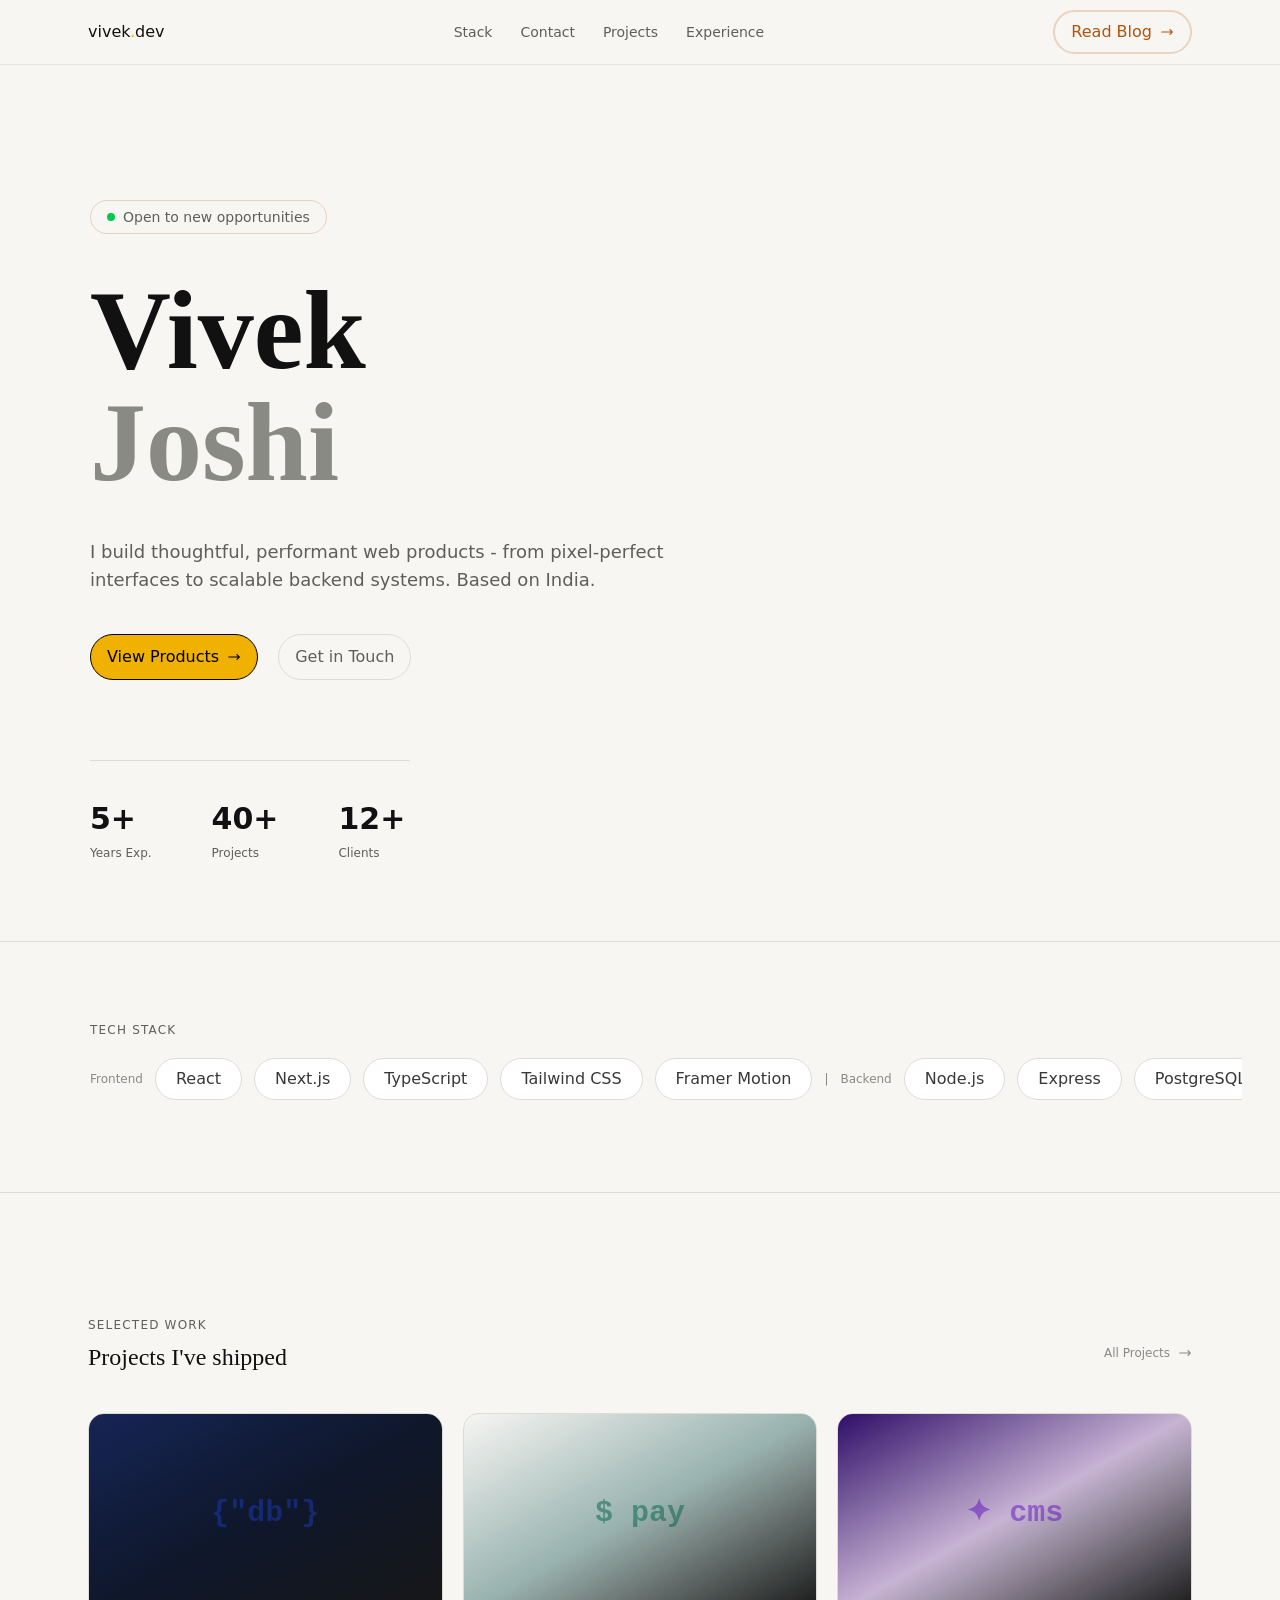
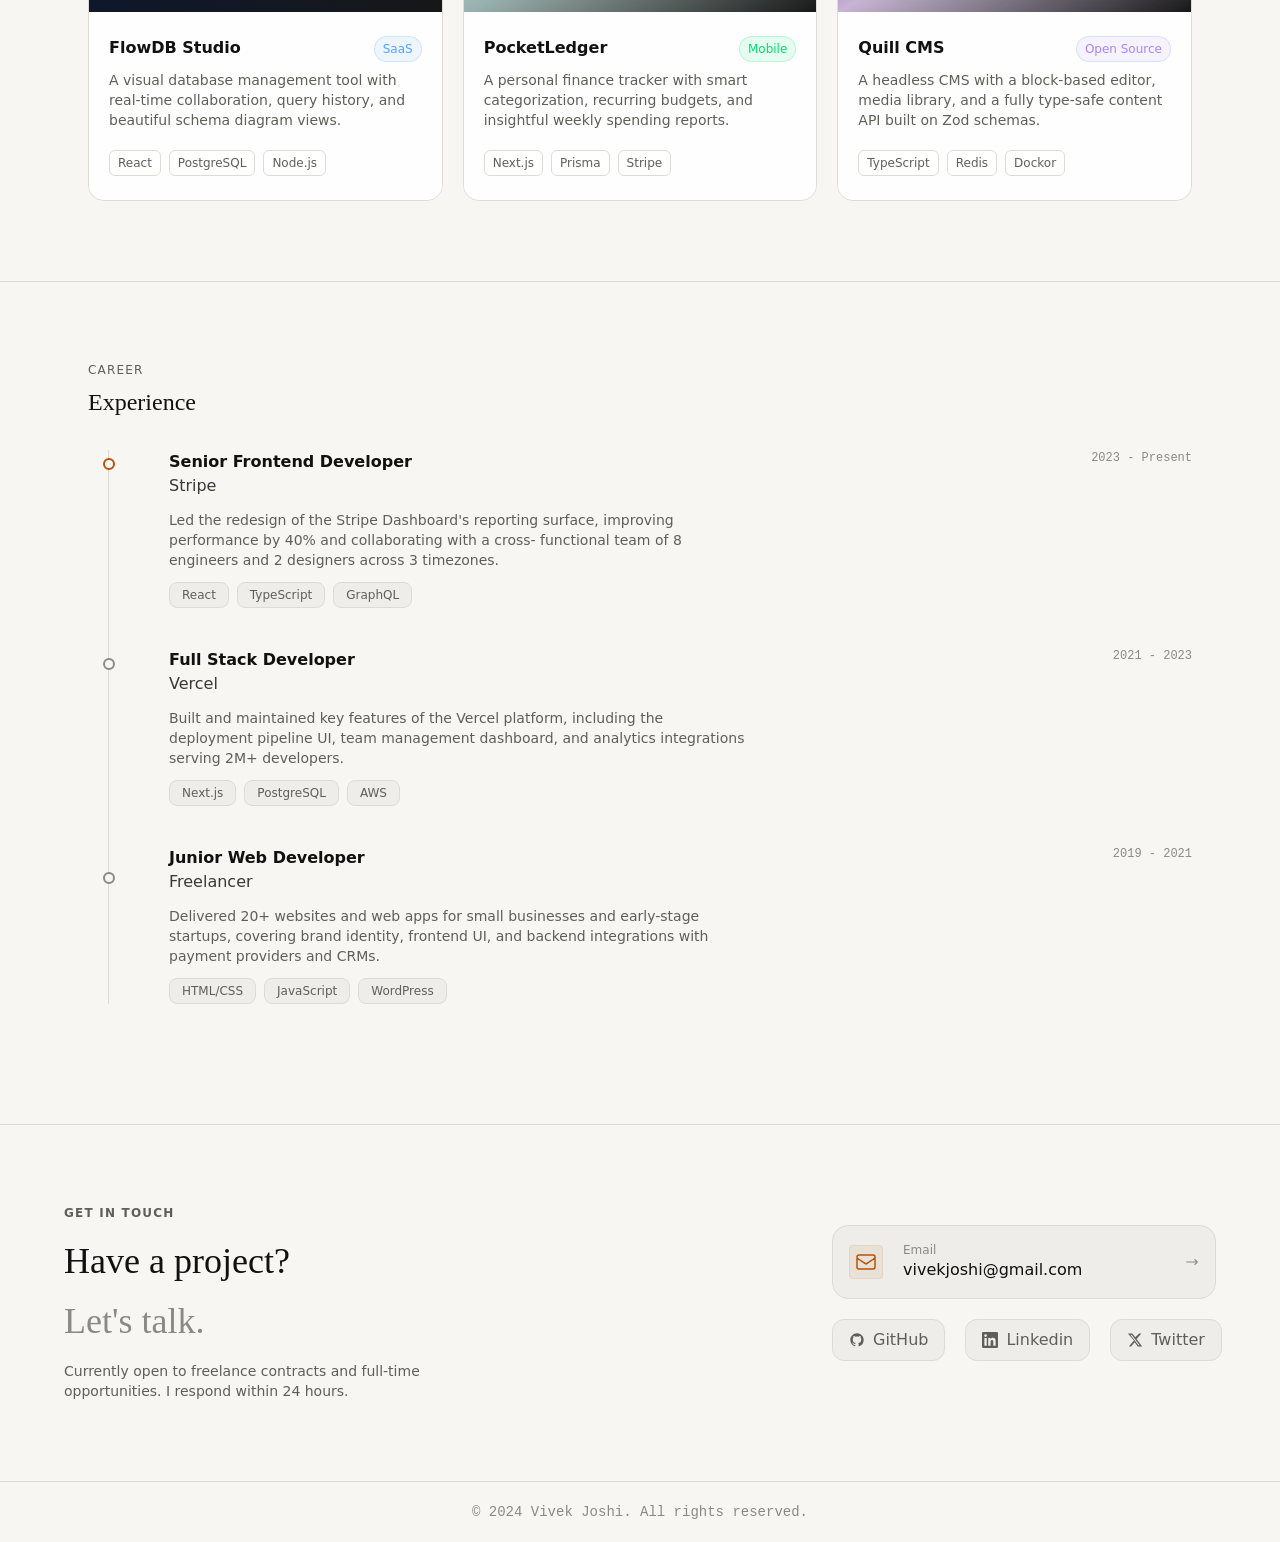
==== index.html @ 9ed3f522 "Portfolio Project" ====
<!DOCTYPE html>
<html lang="en">

<head>
    <meta charset="UTF-8">
    <meta name="viewport" content="width=device-width, initial-scale=1.0">
    <title>Vivek Joshi-Full Stack Developer</title>
    <link rel="stylesheet" href="output.css">
</head>
<!-- inset-x-0 means left 0 and right 0 -->

<body>
    <header class="border-b border-(--border-subtle) fixed inset-x-0 bg-(--navbar-bg) backdrop-blur-xs z-10">
        <nav class="flex justify-between max-w-6xl mx-auto px-6 h-16 items-center ">
            <a href="">vivek<span class="text-yellow-400 text-xs font-bold ">.</span>dev</a>

            <ul class=" gap-7 hidden md:flex text-sm text-(--text-3)">
                <a href="#tech-stack"><li class="cursor-pointer hover:text-(--text-1) transition-all duration-200">Stack</li></a>
                <a href="#contact"><li class="cursor-pointer hover:text-(--text-1) transition-all duration-200">Contact</li></a>
                <a href="#projects"><li class="cursor-pointer hover:text-(--text-1) transition-all duration-200">Projects</li></a>
                <a href="#experience"><li class="cursor-pointer hover:text-(--text-1) transition-all duration-200">Experience</li></a>

            </ul>
            <a href="blog.html"
                class="hidden items-center gap-2 md:flex border-2 border-(--accent-border) px-4 py-2 text-(--accent) rounded-full hover:bg-(--accent-dim) hover:border-(--accent) transition-all duration-200">Read
                Blog <svg class="w-3.5 h-3.5" fill="none" stroke="currentColor" viewBox="0 0 24 24">
                    <path stroke-linecap="round" stroke-linejoin="round" stroke-width="2"
                        d="M17 8l4 4m0 0l-4 4m4-4H3" />
                </svg>
            </a>
        </nav>
    </header>

    <main>
        <section class="min-h-screen pl-6 md:pl-13 flex flex-col justify-center items-center ">
            <div class=" max-w-6xl mx-auto w-full  ">
                <div
                    class="inline-flex px-4 py-1.5 rounded-full items-center gap-2 border border-(--accent-border) text-sm text-(--text-3) mb-10 mt-50 z-1 animate-fade-in-up">
                    <span class="w-2 h-2 bg-green-500 animate-pulse rounded-full "></span>
                    <p>Open to new opportunities</p>
                </div>
                <h1 class=" font-serif text-6xl md:text-8xl lg:text-[7rem] font-bold mb-10 animate-fade-in-up-1">
                    <p>Vivek</p>
                    <p class="text-(--text-4)">Joshi</p>
                </h1>

                <p class="text-(--text-3) text-lg max-w-xl mb-10 animate-fade-in-up-1">I build thoughtful, performant
                    web products - from
                    pixel-perfect interfaces to scalable backend systems. Based on India.</p>

                <div class="flex flex-wrap gap-5 items-center animate-fade-in-up-2">
                    <a href=""
                        class="border px-4 py-2.5 rounded-full text-black bg-yellow-500 font-medium flex items-center gap-2 hover:bg-yellow-400 transition-all duration-200">View
                        Products<svg class="w-3.5 h-3.5" fill="none" stroke="currentColor" viewBox="0 0 24 24">
                            <path stroke-linecap="round" stroke-linejoin="round" stroke-width="2"
                                d="M17 8l4 4m0 0l-4 4m4-4H3" />
                        </svg>
                    </a>
                    <a href=""
                        class="border px-4 py-2.5 rounded-full text-(--text-3) hover:text-(--text-2) border-(--border) hover:border-(--border-dim) transition-all duration-200">Get
                        in Touch</a>

                </div>

                <div
                    class="mt-20 mb-20 flex gap-15 border-t border-(--border) max-w-xs  pt-10 flex-wrap animate-fade-in-up-3">
                    <div><span class=" text-3xl font-bold  ">5+</span>
                        <p class="text-(--text-3) text-xs mt-2 ">Years Exp.</p>
                    </div>
                    <div><span class=" text-3xl font-bold ">40+</span>
                        <p class="text-(--text-3) text-xs mt-2">Projects</p>
                    </div>
                    <div><span class=" text-3xl font-bold ">12+</span>
                        <p class="text-(--text-3) text-xs mt-2">Clients</p>
                    </div>
                </div>
            </div>
        </section>

        <section id="tech-stack" class=" pl-6 md:pl-13 flex flex-col justify-center mb-5 border-y border-(--border) animate-fade-in-up-3">
            <div  class="mt-20 mb-5 uppercase text-(--text-3) text-xs max-w-6xl mx-auto w-full tracking-widest">tech
                Stack</div>
            <div  class=" flex felx-wrap items-center gap-3 mb-20 max-w-6xl mx-auto w-full overflow-x-auto pb-3">
                <p class="text-xs text-(--text-4)">Frontend</p>
                <p
                    class="text-(--text-2) text-s transition-all duration-200 border rounded-full px-5 text-nowrap py-2 border-(--border) bg-(--surface-solid) hover:text-(--accent) hover:border-(--accent-border) cursor-default ">
                    React</p>
                <p
                    class="text-(--text-2) text-s transition-all duration-200 border rounded-full px-5 text-nowrap py-2 border-(--border) bg-(--surface-solid) hover:text-(--accent) hover:border-(--accent-border) cursor-default ">
                    Next.js</p>
                <p
                    class="text-(--text-2) text-s transition-all duration-200 border rounded-full px-5 text-nowrap py-2 border-(--border) bg-(--surface-solid) hover:text-(--accent) hover:border-(--accent-border) cursor-default ">
                    TypeScript</p>
                <p
                    class="text-(--text-2) text-s transition-all duration-200 border rounded-full px-5 text-nowrap py-2 border-(--border) bg-(--surface-solid) hover:text-(--accent) hover:border-(--accent-border) cursor-default ">
                    Tailwind CSS</p>
                <p
                    class="text-(--text-2) text-s transition-all duration-200 border rounded-full px-5 text-nowrap py-2 border-(--border) bg-(--surface-solid) hover:text-(--accent) hover:border-(--accent-border) cursor-default ">
                    Framer Motion</p>

                <p class="text-xs text-(--text-4)">|</p>
                <p class="text-xs text-(--text-4)">Backend</p>
                <p
                    class="text-(--text-2) text-s transition-all duration-200 border rounded-full px-5 text-nowrap py-2 border-(--border) bg-(--surface-solid) hover:text-(--accent) hover:border-(--accent-border) cursor-default ">
                    Node.js</p>
                <p
                    class="text-(--text-2) text-s transition-all duration-200 border rounded-full px-5 text-nowrap py-2 border-(--border) bg-(--surface-solid) hover:text-(--accent) hover:border-(--accent-border) cursor-default ">
                    Express</p>
                <p
                    class="text-(--text-2) text-s transition-all duration-200 border rounded-full px-5 text-nowrap py-2 border-(--border) bg-(--surface-solid) hover:text-(--accent) hover:border-(--accent-border) cursor-default ">
                    PostgreSQL</p>
                <p
                    class="text-(--text-2) text-s transition-all duration-200 border rounded-full px-5 text-nowrap py-2 border-(--border) bg-(--surface-solid) hover:text-(--accent) hover:border-(--accent-border) cursor-default  ">
                    Prisma ORM</p>
                <p
                    class="text-(--text-2) text-s transition-all duration-200 border rounded-full px-5 text-nowrap py-2 border-(--border) bg-(--surface-solid) hover:text-(--accent) hover:border-(--accent-border) cursor-default ">
                    Redis</p>
                <p class="text-xs text-(--text-4)">|</p>
                <p class="text-xs text-(--text-4)">Devops</p>
                <p
                    class="text-(--text-2) text-s transition-all duration-200 border cursor-default rounded-full px-5 text-nowrap py-2 border-(--border) bg-(--surface-solid) hover:text-(--accent) hover:border-(--accent-border) ">
                    Docker</p>
                <p
                    class="text-(--text-2) text-s transition-all duration-200 border rounded-full px-5 text-nowrap py-2 border-(--border) bg-(--surface-solid) hover:text-(--accent) hover:border-(--accent-border) cursor-default">
                    AWS</p>
                <p
                    class="text-(--text-2) text-s transition-all duration-200 border rounded-full px-5 text-nowrap py-2 border-(--border) bg-(--surface-solid) hover:text-(--accent) hover:border-(--accent-border) cursor-default">
                    Vercel</p>
                <p
                    class="text-(--text-2) text-s transition-all duration-200 border rounded-full px-5 text-nowrap py-2 border-(--border) bg-(--surface-solid) hover:text-(--accent) hover:border-(--accent-border) cursor-default">
                    GitHub CI/CD</p>
            </div>
        </section>
        <div id="projects"></div><br>
        <section class=" border-b border-(--border) animate-fade-in-up-3">
            <div class=" max-w-6xl m-auto w-full mt-20 mb-20 px-6">
                <h1 class="uppercase text-(--text-3) text-xs tracking-widest ">Selected work</h1>
                <div class="flex justify-between">
                    <p class="mt-2 text-2xl font-serif">Projects I've shipped</p>
                    <a href=""
                        class="text-xs flex items-center gap-2 text-(--text-4) hover:text-(--accent) transition-all duration-200">All
                        Projects<svg class="w-3.5 h-3.5" fill="none" stroke="currentColor" viewBox="0 0 24 24">
                            <path stroke-linecap="round" stroke-linejoin="round" stroke-width="2"
                                d="M17 8l4 4m0 0l-4 4m4-4H3" />
                        </svg></a>
                </div>

                <div class="grid grid-cols-1 md:grid-cols-2 lg:grid-cols-3 pt-10 gap-5  ">

                    <article
                        class=" group border border-(--border) rounded-2xl overflow-hidden hover:border-white/40 hover:-translate-y-2">
                        <div
                            class=" relative aspect-video flex justify-center items-center  bg-linear-to-br from-blue-950 via-slate-900 to-neutral-900  ">
                            <p class="text-blue-800/50 font-bold font-mono text-3xl ">{"db"}</p>
                            <div
                                class=" absolute bg-black/0 group-hover:bg-black/35 inset-0 flex justify-center items-center  transition-all duration-200">
                                <p
                                    class=" opacity-0 group-hover:opacity-100  border border-white/30 px-4 py-2 rounded-full text-xs bg-white/10 backdrop-blur-2xl transition-all duration-300">
                                    View Project</p>
                            </div>
                        </div>
                        <div class="px-5 py-6 bg-(--surface-card)">
                            <div class=" flex justify-between mb-2">
                                <p class=" font-semibold">FlowDB Studio</p>
                                <p class=" text-blue-400 border rounded-full text-xs bg-blue-400/10 px-2 py-1
                                 border-blue-400/20">SaaS</p>
                            </div>
                            <div>
                                <p class="text-(--text-3) text-sm ">A visual database management tool with real-time
                                    collaboration, query history, and beautiful schema diagram views.</p>
                            </div>

                            <div class="flex flex-wrap gap-2 mt-5">
                                <p
                                    class=" border border-(--border) text-(--text-3) text-xs rounded-md px-2 py-1 bg-(--surface-solid) ">
                                    React</p>
                                <p
                                    class=" border border-(--border) text-(--text-3) text-xs rounded-md px-2 py-1 bg-(--surface-solid)">
                                    PostgreSQL</p>
                                <p
                                    class=" border border-(--border) text-(--text-3) text-xs rounded-md px-2 py-1 bg-(--surface-solid)">
                                    Node.js</p>
                            </div>


                        </div>
                    </article>
                    <article
                        class=" group border border-(--border) rounded-2xl overflow-hidden hover:border-white/40 hover:-translate-y-2">
                        <div
                            class=" relative aspect-video flex justify-center items-center  bg-linear-to-br ffrom-emerald-950 via-teal-900/40 to-neutral-900 ">
                            <p class="text-emerald-800/50 font-bold font-mono text-3xl ">$ pay</p>
                            <div
                                class=" absolute bg-black/0 group-hover:bg-black/35 inset-0 flex justify-center items-center  transition-all duration-200">
                                <p
                                    class=" opacity-0 group-hover:opacity-100  border border-white/30 px-4 py-2 rounded-full text-xs bg-white/10 backdrop-blur-2xl transition-all duration-300">
                                    View Project</p>
                            </div>
                        </div>
                        <div class="px-5 py-6 bg-(--surface-card)">
                            <div class=" flex justify-between mb-2">
                                <p class=" font-semibold">PocketLedger</p>
                                <p
                                    class=" text-green-400 border rounded-full text-xs px-2 py-1 bg-green-400/10 border-green-400/20 ">
                                    Mobile</p>
                            </div>
                            <div>
                                <p class="text-(--text-3) text-sm ">A personal finance tracker with smart
                                    categorization, recurring budgets, and insightful weekly spending reports.</p>
                            </div>

                            <div class="flex flex-wrap gap-2 mt-5">
                                <p
                                    class=" border border-(--border) text-(--text-3) text-xs rounded-md px-2 py-1 bg-(--surface-solid) ">
                                    Next.js</p>
                                <p
                                    class=" border border-(--border) text-(--text-3) text-xs rounded-md px-2 py-1 bg-(--surface-solid)">
                                    Prisma</p>
                                <p
                                    class=" border border-(--border) text-(--text-3) text-xs rounded-md px-2 py-1 bg-(--surface-solid)">
                                    Stripe</p>
                            </div>


                        </div>
                    </article>
                    <article
                        class=" group border border-(--border) rounded-2xl overflow-hidden hover:border-white/40 hover:-translate-y-2 md:col-span-2 lg:col-span-1">
                        <div
                            class=" relative aspect-video flex justify-center items-center  bg-linear-to-br from-violet-950 via-purple-900/30 to-neutral-900  ">
                            <p class="text-violet-800/50 font-bold font-mono text-3xl ">✦ cms</p>
                            <div
                                class=" absolute bg-black/0 group-hover:bg-black/35 inset-0 flex justify-center items-center  transition-all duration-200">
                                <p
                                    class=" opacity-0 group-hover:opacity-100  border border-white/30 px-4 py-2 rounded-full text-xs bg-white/10 backdrop-blur-2xl transition-all duration-300">
                                    View Project</p>
                            </div>
                        </div>
                        <div class="px-5 py-6 bg-(--surface-card)">
                            <div class=" flex justify-between mb-2">
                                <p class=" font-semibold">Quill CMS</p>
                                <p class=" text-violet-400 border rounded-full text-xs bg-violet-400/10 px-2 py-1
                                 border-blue-400/20">Open Source</p>
                            </div>
                            <div>
                                <p class="text-(--text-3) text-sm ">A headless CMS with a block-based editor, media
                                    library, and a fully type-safe content API built on Zod schemas.</p>
                            </div>

                            <div class="flex flex-wrap gap-2 mt-5">
                                <p
                                    class=" border border-(--border) text-(--text-3) text-xs rounded-md px-2 py-1 bg-(--surface-solid) ">
                                    TypeScript</p>
                                <p
                                    class=" border border-(--border) text-(--text-3) text-xs rounded-md px-2 py-1 bg-(--surface-solid)">
                                    Redis</p>
                                <p
                                    class=" border border-(--border) text-(--text-3) text-xs rounded-md px-2 py-1 bg-(--surface-solid)">
                                    Dockor</p>
                            </div>

                        </div>
                    </article>

                </div>
            </div>
        </section>


        <section id="experience" class="max-w-6xl m-auto w-full px-6 py-20">
            <div>
                <div class="mb-8">
                    <h1 class="uppercase text-(--text-3) text-xs tracking-widest ">Career</h1>
                    <p class="mt-2 text-2xl font-serif">Experience</p>
                </div>

                <div class="relative border-l border-(--border) ml-5 pl-15 ">

                    <div class="mb-10 ">
                        <div class="flex justify-between sm:flex-row mb-3">
                            <div>
                                <p class="font-bold">Senior Frontend Developer</p>
                                <p class="text-(--text-2)">Stripe</p>
                            </div>
                            <div>
                                <p class="text-(--text-4) font-mono text-xs mb-5">2023 - Present</p>
                            </div>
                        </div>

                        <p class=" text-(--text-3) text-sm max-w-xl">Led the redesign of the Stripe Dashboard's
                            reporting
                            surface, improving
                            performance by 40% and collaborating with a cross- functional team of 8 engineers and 2
                            designers
                            across
                            3 timezones.</p>
                        <div class="flex gap-2 mt-3 ">
                            <p
                                class="border border-(--border) py-1 px-3 text-(--text-3) text-xs bg-(--surface-code) rounded-lg ">
                                React</p>
                            <p
                                class="border border-(--border) py-1 px-3 text-(--text-3) text-xs bg-(--surface-code) rounded-lg ">
                                TypeScript</p>
                            <p
                                class="border border-(--border) py-1 px-3 text-(--text-3) text-xs bg-(--surface-code) rounded-lg ">
                                GraphQL</p>
                        </div>
                    </div>

                    <div class="mb-10 ">
                        <div class="flex justify-between sm:flex-row flex-col mb-3 ">
                            <div
                                class="absolute -left-1.5 top-2 border-2 rounded-full bg-(--surface) text-(--accent) w-3 h-3">
                            </div>
                            <div>
                                <p class="font-bold">Full Stack Developer</p>
                                <p class="text-(--text-2)">Vercel</p>
                            </div>
                            <div>
                                <p class="text-(--text-4) font-mono text-xs mb-5">2021 - 2023</p>
                            </div>
                        </div>

                        <p class=" text-(--text-3) text-sm max-w-xl">Built and maintained key features of the Vercel
                            platform, including the deployment pipeline UI, team management dashboard, and analytics
                            integrations serving 2M+ developers.</p>
                        <div class="flex gap-2 mt-3 ">
                            <p
                                class="border border-(--border) py-1 px-3 text-(--text-3) text-xs bg-(--surface-code) rounded-lg ">
                                Next.js</p>
                            <p
                                class="border border-(--border) py-1 px-3 text-(--text-3) text-xs bg-(--surface-code) rounded-lg ">
                                PostgreSQL</p>
                            <p
                                class="border border-(--border) py-1 px-3 text-(--text-3) text-xs bg-(--surface-code) rounded-lg ">
                                AWS</p>
                        </div>
                    </div>
                    <div class="mb-10">

                        <div class="flex justify-between sm:flex-row flex-col mb-3">

                            <div>
                                <div
                                    class="absolute -left-1.5 bg-(--surface) top-52  border-2 rounded-full text-(--text-4) w-3 h-3">
                                </div>
                                <div
                                    class="absolute -left-1.5 bg-(--surface) bottom-30  border-2 rounded-full text-(--text-4) w-3 h-3">
                                </div>
                                <p class="font-bold">Junior Web Developer</p>
                                <p class="text-(--text-2)">Freelancer</p>
                            </div>
                            <div>
                                <p class="text-(--text-4) font-mono text-xs mb-5">2019 - 2021</p>
                            </div>
                        </div>

                        <p class=" text-(--text-3) text-sm max-w-xl">Delivered 20+ websites and web apps for small
                            businesses and early-stage startups, covering brand identity, frontend UI, and backend
                            integrations with payment providers and CRMs.</p>
                        <div class="flex gap-2 mt-3 ">
                            <p
                                class="border border-(--border) py-1 px-3 text-(--text-3) text-xs bg-(--surface-code) rounded-lg ">
                                HTML/CSS</p>
                            <p
                                class="border border-(--border) py-1 px-3 text-(--text-3) text-xs bg-(--surface-code) rounded-lg ">
                                JavaScript</p>
                            <p
                                class="border border-(--border) py-1 px-3 text-(--text-3) text-xs bg-(--surface-code) rounded-lg ">
                                WordPress</p>
                        </div>
                    </div>
                </div>
            </div>

        </section>

        <section id="contact" class="px-6 border-y border-(--border)">
            <div class=" flex flex-col md:flex-row items-center max-w-6xl m-auto w-full ">
                <div class="py-20 max-w-6xl m-auto w-full">
                    <h1 class="uppercase text-(--text-3) text-xs tracking-widest font-semibold">Get in Touch</h1>
                    <p class="py-5 font-serif text-4xl">Have a project?</p>
                    <p class="text-4xl font-serif text-(--text-4) pb-5">Let's talk.</p>
                    <p class="max-w-sm text-(--text-3) text-sm">Currently open to freelance contracts and full-time
                        opportunities. I respond within 24 hours.</p>
                </div>
                <div class="w-full md:max-w-sm" >
                    <article>
                        <a href="mailto:vvklappi@gmail.com">
                            <div
                                class=" group border border-(--border) p-4 bg-(--surface-code) rounded-2xl flex justify-between items-center gap-10 hover:border-white/40 ">

                                <div class="flex items-center gap-5">

                                    <div class="border p-1 bg-(--accent-dim) border-(--accent-dim) rounded ">
                                        <svg class="w-6 h-6 text-(--accent)" fill="none" stroke="currentColor"
                                            viewBox="0 0 24 24">
                                            <path stroke-linecap="round" stroke-linejoin="round" stroke-width="1.5"
                                                d="M3 8l7.89 5.26a2 2 0 002.22 0L21 8M5 19h14a2 2 0 002-2V7a2 2 0 00-2-2H5a2 2 0 00-2 2v10a2 2 0 002 2z" />
                                        </svg>

                                    </div>
                                    <div class="flex items-center justify-between">
                                        <div>
                                            <p class="text-(--text-4) text-xs">Email</p>
                                            <p class="group-hover:text-(--accent)">vivekjoshi@gmail.com</p>
                                        </div>


                                    </div>


                                </div>
                                <div>
                                    <svg class="w-3.5 h-3.5 text-(--text-4)" fill="none" stroke="currentColor" viewBox="0 0 24 24">
                                        <path stroke-linecap="round" stroke-linejoin="round" stroke-width="2"
                                            d="M17 8l4 4m0 0l-4 4m4-4H3" />
                                    </svg>

                                </div>

                            </div>
                        </a>

                    </article>

                    <article >
                        <div class="flex gap-5 mt-5 pb-5">
                            <p class=" cursor-pointer flex-1 justify-center border border-(--border) px-4 py-2 rounded-xl bg-(--surface-code) flex items-center gap-2 text-(--text-3) hover:text-(--text-1) hover:border-white/20"> <svg class="w-4 h-4" fill="currentColor" viewBox="0 0 24 24"><path d="M12 2C6.477 2 2 6.484 2 12.017c0 4.425 2.865 8.18 6.839 9.504.5.092.682-.217.682-.483 0-.237-.008-.868-.013-1.703-2.782.605-3.369-1.343-3.369-1.343-.454-1.158-1.11-1.466-1.11-1.466-.908-.62.069-.608.069-.608 1.003.07 1.531 1.032 1.531 1.032.892 1.53 2.341 1.088 2.91.832.092-.647.35-1.088.636-1.338-2.22-.253-4.555-1.113-4.555-4.951 0-1.093.39-1.988 1.029-2.688-.103-.253-.446-1.272.098-2.65 0 0 .84-.27 2.75 1.026A9.564 9.564 0 0112 6.844c.85.004 1.705.115 2.504.337 1.909-1.296 2.747-1.027 2.747-1.027.546 1.379.202 2.398.1 2.651.64.7 1.028 1.595 1.028 2.688 0 3.848-2.339 4.695-4.566 4.942.359.31.678.921.678 1.856 0 1.338-.012 2.419-.012 2.747 0 .268.18.58.688.482A10.019 10.019 0 0022 12.017C22 6.484 17.522 2 12 2z"/></svg>GitHub</p>
                        <p class=" cursor-pointer flex-1 justify-center border border-(--border) px-4 py-2 rounded-xl bg-(--surface-code) flex items-center gap-2 text-(--text-3) hover:text-(--text-1) hover:border-white/20"><svg class="w-4 h-4" fill="currentColor" viewBox="0 0 24 24"><path d="M20.447 20.452h-3.554v-5.569c0-1.328-.027-3.037-1.852-3.037-1.853 0-2.136 1.445-2.136 2.939v5.667H9.351V9h3.414v1.561h.046c.477-.9 1.637-1.85 3.37-1.85 3.601 0 4.267 2.37 4.267 5.455v6.286zM5.337 7.433a2.062 2.062 0 01-2.063-2.065 2.064 2.064 0 112.063 2.065zm1.782 13.019H3.555V9h3.564v11.452zM22.225 0H1.771C.792 0 0 .774 0 1.729v20.542C0 23.227.792 24 1.771 24h20.451C23.2 24 24 23.227 24 22.271V1.729C24 .774 23.2 0 22.222 0h.003z"/></svg>Linkedin</p>
                        <p class="cursor-pointer flex-1 justify-center border border-(--border) px-4 py-2 rounded-xl bg-(--surface-code) flex items-center gap-2 text-(--text-3) hover:text-(--text-1) hover:border-white/20"><svg class="w-4 h-4" fill="currentColor" viewBox="0 0 24 24"><path d="M18.244 2.25h3.308l-7.227 8.26 8.502 11.24H16.17l-4.714-6.231-5.401 6.231H2.736l7.73-8.835L1.254 2.25H8.08l4.259 5.63 5.905-5.63zm-1.161 17.52h1.833L7.084 4.126H5.117z"/></svg>Twitter</p>
                        </div>
                    </article>
                </div>
            </div>
        </section>

        <footer class="text-(--text-4) font-mono text-sm flex justify-center items-center py-5 px-6">
            <p>© 2024 Vivek Joshi. All rights reserved.</p>
        </footer>

    </main>
</body>

</html>
---- output.css ----
/*! tailwindcss v4.3.3 | MIT License | https://tailwindcss.com */
@layer properties;
@layer theme, base, components, utilities;
@layer theme {
  :root, :host {
    --font-sans: 'Inter', ui-sans-serif, system-ui, sans-serif;
    --font-serif: 'Playfair Display', ui-serif, Georgia, serif;
    --font-mono: 'JetBrains Mono', ui-monospace, 'Courier New', monospace;
    --color-red-700: oklch(50.5% 0.213 27.518);
    --color-orange-600: oklch(64.6% 0.222 41.116);
    --color-yellow-400: oklch(85.2% 0.199 91.936);
    --color-yellow-500: oklch(79.5% 0.184 86.047);
    --color-green-400: oklch(79.2% 0.209 151.711);
    --color-green-500: oklch(72.3% 0.219 149.579);
    --color-green-600: oklch(62.7% 0.194 149.214);
    --color-green-700: oklch(52.7% 0.154 150.069);
    --color-emerald-800: oklch(43.2% 0.095 166.913);
    --color-teal-900: oklch(38.6% 0.063 188.416);
    --color-blue-400: oklch(70.7% 0.165 254.624);
    --color-blue-600: oklch(54.6% 0.245 262.881);
    --color-blue-800: oklch(42.4% 0.199 265.638);
    --color-blue-950: oklch(28.2% 0.091 267.935);
    --color-violet-400: oklch(70.2% 0.183 293.541);
    --color-violet-600: oklch(54.1% 0.281 293.009);
    --color-violet-800: oklch(43.2% 0.232 292.759);
    --color-violet-950: oklch(28.3% 0.141 291.089);
    --color-purple-900: oklch(38.1% 0.176 304.987);
    --color-slate-900: oklch(20.8% 0.042 265.755);
    --color-neutral-900: oklch(20.5% 0 none);
    --color-black: #000;
    --color-white: #fff;
    --spacing: 0.25rem;
    --container-xs: 20rem;
    --container-sm: 24rem;
    --container-lg: 32rem;
    --container-xl: 36rem;
    --container-2xl: 42rem;
    --container-4xl: 56rem;
    --container-5xl: 64rem;
    --container-6xl: 72rem;
    --text-xs: 0.75rem;
    --text-xs--line-height: calc(1 / 0.75);
    --text-sm: 0.875rem;
    --text-sm--line-height: calc(1.25 / 0.875);
    --text-lg: 1.125rem;
    --text-lg--line-height: calc(1.75 / 1.125);
    --text-xl: 1.25rem;
    --text-xl--line-height: calc(1.75 / 1.25);
    --text-2xl: 1.5rem;
    --text-2xl--line-height: calc(2 / 1.5);
    --text-3xl: 1.875rem;
    --text-3xl--line-height: calc(2.25 / 1.875);
    --text-4xl: 2.25rem;
    --text-4xl--line-height: calc(2.5 / 2.25);
    --text-5xl: 3rem;
    --text-5xl--line-height: 1;
    --text-6xl: 3.75rem;
    --text-6xl--line-height: 1;
    --text-8xl: 6rem;
    --text-8xl--line-height: 1;
    --font-weight-light: 300;
    --font-weight-medium: 500;
    --font-weight-semibold: 600;
    --font-weight-bold: 700;
    --font-weight-extrabold: 800;
    --tracking-tighter: -0.05em;
    --tracking-tight: -0.025em;
    --tracking-wide: 0.025em;
    --tracking-widest: 0.1em;
    --leading-tight: 1.25;
    --radius-md: 0.375rem;
    --radius-lg: 0.5rem;
    --radius-xl: 0.75rem;
    --radius-2xl: 1rem;
    --ease-out: cubic-bezier(0, 0, 0.2, 1);
    --animate-pulse: pulse 2s cubic-bezier(0.4, 0, 0.6, 1) infinite;
    --blur-xs: 4px;
    --blur-sm: 8px;
    --blur-lg: 16px;
    --blur-xl: 24px;
    --blur-2xl: 40px;
    --aspect-video: 16 / 9;
    --default-transition-duration: 150ms;
    --default-transition-timing-function: cubic-bezier(0.4, 0, 0.2, 1);
    --default-font-family: var(--font-sans);
    --default-mono-font-family: var(--font-mono);
  }
}
@layer base {
  *, ::after, ::before, ::backdrop, ::file-selector-button {
    box-sizing: border-box;
    margin: 0;
    padding: 0;
    border: 0 solid;
  }
  html, :host {
    line-height: 1.5;
    -webkit-text-size-adjust: 100%;
    tab-size: 4;
    font-family: var(--default-font-family, -apple-system, BlinkMacSystemFont, "Segoe UI", Roboto, "Helvetica Neue", "Noto Sans", Arial, sans-serif, "Apple Color Emoji", "Segoe UI Emoji", "Segoe UI Symbol", "Noto Color Emoji");
    font-feature-settings: var(--default-font-feature-settings, normal);
    font-variation-settings: var(--default-font-variation-settings, normal);
    -webkit-tap-highlight-color: transparent;
  }
  hr {
    height: 0;
    color: inherit;
    border-top-width: 1px;
  }
  abbr:where([title]) {
    -webkit-text-decoration: underline dotted;
    text-decoration: underline dotted;
  }
  h1, h2, h3, h4, h5, h6 {
    font-size: inherit;
    font-weight: inherit;
  }
  a {
    color: inherit;
    -webkit-text-decoration: inherit;
    text-decoration: inherit;
  }
  b, strong {
    font-weight: bolder;
  }
  code, kbd, samp, pre {
    font-family: var(--default-mono-font-family, ui-monospace, SFMono-Regular, Menlo, Monaco, Consolas, "Liberation Mono", "Courier New", monospace);
    font-feature-settings: var(--default-mono-font-feature-settings, normal);
    font-variation-settings: var(--default-mono-font-variation-settings, normal);
    font-size: 1em;
  }
  small {
    font-size: 80%;
  }
  sub, sup {
    font-size: 75%;
    line-height: 0;
    position: relative;
    vertical-align: baseline;
  }
  sub {
    bottom: -0.25em;
  }
  sup {
    top: -0.5em;
  }
  table {
    text-indent: 0;
    border-color: inherit;
    border-collapse: collapse;
  }
  :-moz-focusring:where(:not(iframe)) {
    outline: auto;
  }
  progress {
    vertical-align: baseline;
  }
  summary {
    display: list-item;
  }
  ol, ul, menu {
    list-style: none;
  }
  img, svg, video, canvas, audio, iframe, embed, object {
    display: block;
    vertical-align: middle;
  }
  img, video {
    max-width: 100%;
    height: auto;
  }
  button, input, select, optgroup, textarea, ::file-selector-button {
    font: inherit;
    font-feature-settings: inherit;
    font-variation-settings: inherit;
    letter-spacing: inherit;
    color: inherit;
    border-radius: 0;
    background-color: transparent;
    opacity: 1;
  }
  :where(select:is([multiple], [size])) optgroup {
    font-weight: bolder;
  }
  :where(select:is([multiple], [size])) optgroup option {
    padding-inline-start: 20px;
  }
  ::file-selector-button {
    margin-inline-end: 4px;
  }
  ::placeholder {
    opacity: 1;
  }
  @supports (not (-webkit-appearance: -apple-pay-button))  or (contain-intrinsic-size: 1px) {
    ::placeholder {
      color: currentcolor;
      @supports (color: color-mix(in lab, red, red)) {
        color: color-mix(in oklab, currentcolor 50%, transparent);
      }
    }
  }
  textarea {
    resize: vertical;
  }
  ::-webkit-search-decoration {
    -webkit-appearance: none;
  }
  ::-webkit-date-and-time-value {
    min-height: 1lh;
    text-align: inherit;
  }
  ::-webkit-datetime-edit {
    display: inline-flex;
  }
  ::-webkit-datetime-edit-fields-wrapper {
    padding: 0;
  }
  ::-webkit-datetime-edit, ::-webkit-datetime-edit-year-field, ::-webkit-datetime-edit-month-field, ::-webkit-datetime-edit-day-field, ::-webkit-datetime-edit-hour-field, ::-webkit-datetime-edit-minute-field, ::-webkit-datetime-edit-second-field, ::-webkit-datetime-edit-millisecond-field, ::-webkit-datetime-edit-meridiem-field {
    padding-block: 0;
  }
  ::-webkit-calendar-picker-indicator {
    line-height: 1;
  }
  :-moz-ui-invalid {
    box-shadow: none;
  }
  button, input:where([type="button"], [type="reset"], [type="submit"]), ::file-selector-button {
    appearance: button;
  }
  ::-webkit-inner-spin-button, ::-webkit-outer-spin-button {
    height: auto;
  }
  [hidden]:where(:not([hidden="until-found"])) {
    display: none !important;
  }
}
@layer utilities {
  .absolute {
    position: absolute;
  }
  .fixed {
    position: fixed;
  }
  .relative {
    position: relative;
  }
  .static {
    position: static;
  }
  .sticky {
    position: sticky;
  }
  .inset-0 {
    inset: 0px;
  }
  .inset-x-0 {
    inset-inline: 0px;
  }
  .top-0 {
    top: 0px;
  }
  .top-0\.5 {
    top: calc(var(--spacing) * 0.5);
  }
  .top-1 {
    top: var(--spacing);
  }
  .top-2 {
    top: calc(var(--spacing) * 2);
  }
  .top-5 {
    top: calc(var(--spacing) * 5);
  }
  .top-10 {
    top: calc(var(--spacing) * 10);
  }
  .top-15 {
    top: calc(var(--spacing) * 15);
  }
  .top-52 {
    top: calc(var(--spacing) * 52);
  }
  .right-10 {
    right: calc(var(--spacing) * 10);
  }
  .bottom-30 {
    bottom: calc(var(--spacing) * 30);
  }
  .-left-1 {
    left: calc(var(--spacing) * -1);
  }
  .-left-1\.5 {
    left: calc(var(--spacing) * -1.5);
  }
  .left-45 {
    left: calc(var(--spacing) * 45);
  }
  .z-1 {
    z-index: 1;
  }
  .z-10 {
    z-index: 10;
  }
  .container {
    width: 100%;
    @media (width >= 40rem) {
      max-width: 40rem;
    }
    @media (width >= 48rem) {
      max-width: 48rem;
    }
    @media (width >= 64rem) {
      max-width: 64rem;
    }
    @media (width >= 80rem) {
      max-width: 80rem;
    }
    @media (width >= 96rem) {
      max-width: 96rem;
    }
  }
  .m-10 {
    margin: calc(var(--spacing) * 10);
  }
  .m-auto {
    margin: auto;
  }
  .mx-4 {
    margin-inline: calc(var(--spacing) * 4);
  }
  .mx-auto {
    margin-inline: auto;
  }
  .my-5 {
    margin-block: calc(var(--spacing) * 5);
  }
  .my-10 {
    margin-block: calc(var(--spacing) * 10);
  }
  .mt-1 {
    margin-top: var(--spacing);
  }
  .mt-2 {
    margin-top: calc(var(--spacing) * 2);
  }
  .mt-3 {
    margin-top: calc(var(--spacing) * 3);
  }
  .mt-4 {
    margin-top: calc(var(--spacing) * 4);
  }
  .mt-5 {
    margin-top: calc(var(--spacing) * 5);
  }
  .mt-10 {
    margin-top: calc(var(--spacing) * 10);
  }
  .mt-15 {
    margin-top: calc(var(--spacing) * 15);
  }
  .mt-20 {
    margin-top: calc(var(--spacing) * 20);
  }
  .mt-50 {
    margin-top: calc(var(--spacing) * 50);
  }
  .mb-2 {
    margin-bottom: calc(var(--spacing) * 2);
  }
  .mb-3 {
    margin-bottom: calc(var(--spacing) * 3);
  }
  .mb-4 {
    margin-bottom: calc(var(--spacing) * 4);
  }
  .mb-5 {
    margin-bottom: calc(var(--spacing) * 5);
  }
  .mb-8 {
    margin-bottom: calc(var(--spacing) * 8);
  }
  .mb-10 {
    margin-bottom: calc(var(--spacing) * 10);
  }
  .mb-15 {
    margin-bottom: calc(var(--spacing) * 15);
  }
  .mb-20 {
    margin-bottom: calc(var(--spacing) * 20);
  }
  .ml-5 {
    margin-left: calc(var(--spacing) * 5);
  }
  .block {
    display: block;
  }
  .contents {
    display: contents;
  }
  .flex {
    display: flex;
  }
  .grid {
    display: grid;
  }
  .hidden {
    display: none;
  }
  .inline-block {
    display: inline-block;
  }
  .inline-flex {
    display: inline-flex;
  }
  .table {
    display: table;
  }
  .aspect-video {
    aspect-ratio: var(--aspect-video);
  }
  .h-1 {
    height: var(--spacing);
  }
  .h-2 {
    height: calc(var(--spacing) * 2);
  }
  .h-3 {
    height: calc(var(--spacing) * 3);
  }
  .h-3\.5 {
    height: calc(var(--spacing) * 3.5);
  }
  .h-4 {
    height: calc(var(--spacing) * 4);
  }
  .h-6 {
    height: calc(var(--spacing) * 6);
  }
  .h-16 {
    height: calc(var(--spacing) * 16);
  }
  .min-h-screen {
    min-height: 100vh;
  }
  .w-1 {
    width: var(--spacing);
  }
  .w-2 {
    width: calc(var(--spacing) * 2);
  }
  .w-2xl {
    width: var(--container-2xl);
  }
  .w-3 {
    width: calc(var(--spacing) * 3);
  }
  .w-3\.5 {
    width: calc(var(--spacing) * 3.5);
  }
  .w-4 {
    width: calc(var(--spacing) * 4);
  }
  .w-5 {
    width: calc(var(--spacing) * 5);
  }
  .w-6 {
    width: calc(var(--spacing) * 6);
  }
  .w-auto {
    width: auto;
  }
  .w-full {
    width: 100%;
  }
  .w-xs {
    width: var(--container-xs);
  }
  .max-w-2xl {
    max-width: var(--container-2xl);
  }
  .max-w-4xl {
    max-width: var(--container-4xl);
  }
  .max-w-5xl {
    max-width: var(--container-5xl);
  }
  .max-w-6 {
    max-width: calc(var(--spacing) * 6);
  }
  .max-w-6xl {
    max-width: var(--container-6xl);
  }
  .max-w-full {
    max-width: 100%;
  }
  .max-w-lg {
    max-width: var(--container-lg);
  }
  .max-w-sm {
    max-width: var(--container-sm);
  }
  .max-w-xl {
    max-width: var(--container-xl);
  }
  .max-w-xs {
    max-width: var(--container-xs);
  }
  .flex-1 {
    flex: 1;
  }
  .border-collapse {
    border-collapse: collapse;
  }
  .transform {
    transform: var(--tw-rotate-x,) var(--tw-rotate-y,) var(--tw-rotate-z,) var(--tw-skew-x,) var(--tw-skew-y,);
  }
  .animate-pulse {
    animation: var(--animate-pulse);
  }
  .cursor-default {
    cursor: default;
  }
  .cursor-pointer {
    cursor: pointer;
  }
  .resize {
    resize: both;
  }
  .grid-cols-1 {
    grid-template-columns: repeat(1, minmax(0, 1fr));
  }
  .grid-cols-2 {
    grid-template-columns: repeat(2, minmax(0, 1fr));
  }
  .flex-col {
    flex-direction: column;
  }
  .flex-row {
    flex-direction: row;
  }
  .flex-wrap {
    flex-wrap: wrap;
  }
  .items-center {
    align-items: center;
  }
  .items-start {
    align-items: flex-start;
  }
  .justify-between {
    justify-content: space-between;
  }
  .justify-center {
    justify-content: center;
  }
  .gap-2 {
    gap: calc(var(--spacing) * 2);
  }
  .gap-3 {
    gap: calc(var(--spacing) * 3);
  }
  .gap-4 {
    gap: calc(var(--spacing) * 4);
  }
  .gap-5 {
    gap: calc(var(--spacing) * 5);
  }
  .gap-7 {
    gap: calc(var(--spacing) * 7);
  }
  .gap-10 {
    gap: calc(var(--spacing) * 10);
  }
  .gap-15 {
    gap: calc(var(--spacing) * 15);
  }
  :where(.space-x-reverse > :not(:last-child)) {
    --tw-space-x-reverse: 1;
  }
  .overflow-hidden {
    overflow: hidden;
  }
  .overflow-x-auto {
    overflow-x: auto;
  }
  .rounded {
    border-radius: 0.25rem;
  }
  .rounded-2xl {
    border-radius: var(--radius-2xl);
  }
  .rounded-full {
    border-radius: calc(infinity * 1px);
  }
  .rounded-lg {
    border-radius: var(--radius-lg);
  }
  .rounded-md {
    border-radius: var(--radius-md);
  }
  .rounded-xl {
    border-radius: var(--radius-xl);
  }
  .border {
    border-style: var(--tw-border-style);
    border-width: 1px;
  }
  .border-2 {
    border-style: var(--tw-border-style);
    border-width: 2px;
  }
  .border-y {
    border-block-style: var(--tw-border-style);
    border-block-width: 1px;
  }
  .border-t {
    border-top-style: var(--tw-border-style);
    border-top-width: 1px;
  }
  .border-b {
    border-bottom-style: var(--tw-border-style);
    border-bottom-width: 1px;
  }
  .border-l {
    border-left-style: var(--tw-border-style);
    border-left-width: 1px;
  }
  .border-l-2 {
    border-left-style: var(--tw-border-style);
    border-left-width: 2px;
  }
  .border-\(--accent\) {
    border-color: var(--accent);
  }
  .border-\(--accent-border\) {
    border-color: var(--accent-border);
  }
  .border-\(--accent-dim\) {
    border-color: var(--accent-dim);
  }
  .border-\(--bor\) {
    border-color: var(--bor);
  }
  .border-\(--borde\) {
    border-color: var(--borde);
  }
  .border-\(--border\) {
    border-color: var(--border);
  }
  .border-\(--border-accent\) {
    border-color: var(--border-accent);
  }
  .border-\(--border-subtle\) {
    border-color: var(--border-subtle);
  }
  .border-blue-400 {
    border-color: var(--color-blue-400);
  }
  .border-blue-400\/20 {
    border-color: color-mix(in srgb, oklch(70.7% 0.165 254.624) 20%, transparent);
    @supports (color: color-mix(in lab, red, red)) {
      border-color: color-mix(in oklab, var(--color-blue-400) 20%, transparent);
    }
  }
  .border-green-400 {
    border-color: var(--color-green-400);
  }
  .border-green-400\/20 {
    border-color: color-mix(in srgb, oklch(79.2% 0.209 151.711) 20%, transparent);
    @supports (color: color-mix(in lab, red, red)) {
      border-color: color-mix(in oklab, var(--color-green-400) 20%, transparent);
    }
  }
  .border-white {
    border-color: var(--color-white);
  }
  .border-white\/30 {
    border-color: color-mix(in srgb, #fff 30%, transparent);
    @supports (color: color-mix(in lab, red, red)) {
      border-color: color-mix(in oklab, var(--color-white) 30%, transparent);
    }
  }
  .bg-\(--accent\) {
    background-color: var(--accent);
  }
  .bg-\(--accent-dim\) {
    background-color: var(--accent-dim);
  }
  .bg-\(--navbar-bg\) {
    background-color: var(--navbar-bg);
  }
  .bg-\(--surafec\) {
    background-color: var(--surafec);
  }
  .bg-\(--surface\) {
    background-color: var(--surface);
  }
  .bg-\(--surface-\) {
    background-color: var(--surface-);
  }
  .bg-\(--surface-card\) {
    background-color: var(--surface-card);
  }
  .bg-\(--surface-code\) {
    background-color: var(--surface-code);
  }
  .bg-\(--surface-solid\) {
    background-color: var(--surface-solid);
  }
  .bg-\(--text-4\) {
    background-color: var(--text-4);
  }
  .bg-black {
    background-color: var(--color-black);
  }
  .bg-black\/0 {
    background-color: color-mix(in srgb, #000 0%, transparent);
    @supports (color: color-mix(in lab, red, red)) {
      background-color: color-mix(in oklab, var(--color-black) 0%, transparent);
    }
  }
  .bg-blue-400 {
    background-color: var(--color-blue-400);
  }
  .bg-blue-400\/10 {
    background-color: color-mix(in srgb, oklch(70.7% 0.165 254.624) 10%, transparent);
    @supports (color: color-mix(in lab, red, red)) {
      background-color: color-mix(in oklab, var(--color-blue-400) 10%, transparent);
    }
  }
  .bg-blue-600 {
    background-color: var(--color-blue-600);
  }
  .bg-blue-600\/60 {
    background-color: color-mix(in srgb, oklch(54.6% 0.245 262.881) 60%, transparent);
    @supports (color: color-mix(in lab, red, red)) {
      background-color: color-mix(in oklab, var(--color-blue-600) 60%, transparent);
    }
  }
  .bg-green-400 {
    background-color: var(--color-green-400);
  }
  .bg-green-400\/10 {
    background-color: color-mix(in srgb, oklch(79.2% 0.209 151.711) 10%, transparent);
    @supports (color: color-mix(in lab, red, red)) {
      background-color: color-mix(in oklab, var(--color-green-400) 10%, transparent);
    }
  }
  .bg-green-500 {
    background-color: var(--color-green-500);
  }
  .bg-green-600 {
    background-color: var(--color-green-600);
  }
  .bg-green-600\/60 {
    background-color: color-mix(in srgb, oklch(62.7% 0.194 149.214) 60%, transparent);
    @supports (color: color-mix(in lab, red, red)) {
      background-color: color-mix(in oklab, var(--color-green-600) 60%, transparent);
    }
  }
  .bg-green-700 {
    background-color: var(--color-green-700);
  }
  .bg-orange-600 {
    background-color: var(--color-orange-600);
  }
  .bg-orange-600\/60 {
    background-color: color-mix(in srgb, oklch(64.6% 0.222 41.116) 60%, transparent);
    @supports (color: color-mix(in lab, red, red)) {
      background-color: color-mix(in oklab, var(--color-orange-600) 60%, transparent);
    }
  }
  .bg-red-700 {
    background-color: var(--color-red-700);
  }
  .bg-violet-400 {
    background-color: var(--color-violet-400);
  }
  .bg-violet-400\/10 {
    background-color: color-mix(in srgb, oklch(70.2% 0.183 293.541) 10%, transparent);
    @supports (color: color-mix(in lab, red, red)) {
      background-color: color-mix(in oklab, var(--color-violet-400) 10%, transparent);
    }
  }
  .bg-violet-600 {
    background-color: var(--color-violet-600);
  }
  .bg-violet-600\/60 {
    background-color: color-mix(in srgb, oklch(54.1% 0.281 293.009) 60%, transparent);
    @supports (color: color-mix(in lab, red, red)) {
      background-color: color-mix(in oklab, var(--color-violet-600) 60%, transparent);
    }
  }
  .bg-white {
    background-color: var(--color-white);
  }
  .bg-white\/10 {
    background-color: color-mix(in srgb, #fff 10%, transparent);
    @supports (color: color-mix(in lab, red, red)) {
      background-color: color-mix(in oklab, var(--color-white) 10%, transparent);
    }
  }
  .bg-yellow-500 {
    background-color: var(--color-yellow-500);
  }
  .bg-linear-to-br {
    --tw-gradient-position: to bottom right;
    @supports (background-image: linear-gradient(in lab, red, red)) {
      --tw-gradient-position: to bottom right in oklab;
    }
    background-image: linear-gradient(var(--tw-gradient-stops));
  }
  .from-blue-950 {
    --tw-gradient-from: var(--color-blue-950);
    --tw-gradient-stops: var(--tw-gradient-via-stops, var(--tw-gradient-position), var(--tw-gradient-from) var(--tw-gradient-from-position), var(--tw-gradient-to) var(--tw-gradient-to-position));
  }
  .from-violet-950 {
    --tw-gradient-from: var(--color-violet-950);
    --tw-gradient-stops: var(--tw-gradient-via-stops, var(--tw-gradient-position), var(--tw-gradient-from) var(--tw-gradient-from-position), var(--tw-gradient-to) var(--tw-gradient-to-position));
  }
  .via-purple-900 {
    --tw-gradient-via: var(--color-purple-900);
    --tw-gradient-via-stops: var(--tw-gradient-position), var(--tw-gradient-from) var(--tw-gradient-from-position), var(--tw-gradient-via) var(--tw-gradient-via-position), var(--tw-gradient-to) var(--tw-gradient-to-position);
    --tw-gradient-stops: var(--tw-gradient-via-stops);
  }
  .via-purple-900\/30 {
    --tw-gradient-via: color-mix(in srgb, oklch(38.1% 0.176 304.987) 30%, transparent);
    @supports (color: color-mix(in lab, red, red)) {
      --tw-gradient-via: color-mix(in oklab, var(--color-purple-900) 30%, transparent);
    }
    --tw-gradient-via-stops: var(--tw-gradient-position), var(--tw-gradient-from) var(--tw-gradient-from-position), var(--tw-gradient-via) var(--tw-gradient-via-position), var(--tw-gradient-to) var(--tw-gradient-to-position);
    --tw-gradient-stops: var(--tw-gradient-via-stops);
  }
  .via-slate-900 {
    --tw-gradient-via: var(--color-slate-900);
    --tw-gradient-via-stops: var(--tw-gradient-position), var(--tw-gradient-from) var(--tw-gradient-from-position), var(--tw-gradient-via) var(--tw-gradient-via-position), var(--tw-gradient-to) var(--tw-gradient-to-position);
    --tw-gradient-stops: var(--tw-gradient-via-stops);
  }
  .via-teal-900 {
    --tw-gradient-via: var(--color-teal-900);
    --tw-gradient-via-stops: var(--tw-gradient-position), var(--tw-gradient-from) var(--tw-gradient-from-position), var(--tw-gradient-via) var(--tw-gradient-via-position), var(--tw-gradient-to) var(--tw-gradient-to-position);
    --tw-gradient-stops: var(--tw-gradient-via-stops);
  }
  .via-teal-900\/40 {
    --tw-gradient-via: color-mix(in srgb, oklch(38.6% 0.063 188.416) 40%, transparent);
    @supports (color: color-mix(in lab, red, red)) {
      --tw-gradient-via: color-mix(in oklab, var(--color-teal-900) 40%, transparent);
    }
    --tw-gradient-via-stops: var(--tw-gradient-position), var(--tw-gradient-from) var(--tw-gradient-from-position), var(--tw-gradient-via) var(--tw-gradient-via-position), var(--tw-gradient-to) var(--tw-gradient-to-position);
    --tw-gradient-stops: var(--tw-gradient-via-stops);
  }
  .to-neutral-900 {
    --tw-gradient-to: var(--color-neutral-900);
    --tw-gradient-stops: var(--tw-gradient-via-stops, var(--tw-gradient-position), var(--tw-gradient-from) var(--tw-gradient-from-position), var(--tw-gradient-to) var(--tw-gradient-to-position));
  }
  .p-1 {
    padding: var(--spacing);
  }
  .p-2 {
    padding: calc(var(--spacing) * 2);
  }
  .p-3 {
    padding: calc(var(--spacing) * 3);
  }
  .p-4 {
    padding: calc(var(--spacing) * 4);
  }
  .p-5 {
    padding: calc(var(--spacing) * 5);
  }
  .px-1 {
    padding-inline: var(--spacing);
  }
  .px-2 {
    padding-inline: calc(var(--spacing) * 2);
  }
  .px-2\.5 {
    padding-inline: calc(var(--spacing) * 2.5);
  }
  .px-3 {
    padding-inline: calc(var(--spacing) * 3);
  }
  .px-4 {
    padding-inline: calc(var(--spacing) * 4);
  }
  .px-5 {
    padding-inline: calc(var(--spacing) * 5);
  }
  .px-6 {
    padding-inline: calc(var(--spacing) * 6);
  }
  .px-10 {
    padding-inline: calc(var(--spacing) * 10);
  }
  .py-0 {
    padding-block: 0px;
  }
  .py-0\.5 {
    padding-block: calc(var(--spacing) * 0.5);
  }
  .py-1 {
    padding-block: var(--spacing);
  }
  .py-1\.5 {
    padding-block: calc(var(--spacing) * 1.5);
  }
  .py-2 {
    padding-block: calc(var(--spacing) * 2);
  }
  .py-2\.5 {
    padding-block: calc(var(--spacing) * 2.5);
  }
  .py-3 {
    padding-block: calc(var(--spacing) * 3);
  }
  .py-5 {
    padding-block: calc(var(--spacing) * 5);
  }
  .py-6 {
    padding-block: calc(var(--spacing) * 6);
  }
  .py-10 {
    padding-block: calc(var(--spacing) * 10);
  }
  .py-20 {
    padding-block: calc(var(--spacing) * 20);
  }
  .pt-2 {
    padding-top: calc(var(--spacing) * 2);
  }
  .pt-3 {
    padding-top: calc(var(--spacing) * 3);
  }
  .pt-5 {
    padding-top: calc(var(--spacing) * 5);
  }
  .pt-8 {
    padding-top: calc(var(--spacing) * 8);
  }
  .pt-10 {
    padding-top: calc(var(--spacing) * 10);
  }
  .pt-15 {
    padding-top: calc(var(--spacing) * 15);
  }
  .pt-25 {
    padding-top: calc(var(--spacing) * 25);
  }
  .pt-30 {
    padding-top: calc(var(--spacing) * 30);
  }
  .pr-10 {
    padding-right: calc(var(--spacing) * 10);
  }
  .pb-1 {
    padding-bottom: var(--spacing);
  }
  .pb-2 {
    padding-bottom: calc(var(--spacing) * 2);
  }
  .pb-3 {
    padding-bottom: calc(var(--spacing) * 3);
  }
  .pb-4 {
    padding-bottom: calc(var(--spacing) * 4);
  }
  .pb-5 {
    padding-bottom: calc(var(--spacing) * 5);
  }
  .pb-10 {
    padding-bottom: calc(var(--spacing) * 10);
  }
  .pl-2 {
    padding-left: calc(var(--spacing) * 2);
  }
  .pl-6 {
    padding-left: calc(var(--spacing) * 6);
  }
  .pl-15 {
    padding-left: calc(var(--spacing) * 15);
  }
  .font-mono {
    font-family: var(--font-mono);
  }
  .font-sans {
    font-family: var(--font-sans);
  }
  .font-serif {
    font-family: var(--font-serif);
  }
  .text-2xl {
    font-size: var(--text-2xl);
    line-height: var(--tw-leading, var(--text-2xl--line-height));
  }
  .text-3xl {
    font-size: var(--text-3xl);
    line-height: var(--tw-leading, var(--text-3xl--line-height));
  }
  .text-4xl {
    font-size: var(--text-4xl);
    line-height: var(--tw-leading, var(--text-4xl--line-height));
  }
  .text-5xl {
    font-size: var(--text-5xl);
    line-height: var(--tw-leading, var(--text-5xl--line-height));
  }
  .text-6xl {
    font-size: var(--text-6xl);
    line-height: var(--tw-leading, var(--text-6xl--line-height));
  }
  .text-lg {
    font-size: var(--text-lg);
    line-height: var(--tw-leading, var(--text-lg--line-height));
  }
  .text-sm {
    font-size: var(--text-sm);
    line-height: var(--tw-leading, var(--text-sm--line-height));
  }
  .text-xl {
    font-size: var(--text-xl);
    line-height: var(--tw-leading, var(--text-xl--line-height));
  }
  .text-xs {
    font-size: var(--text-xs);
    line-height: var(--tw-leading, var(--text-xs--line-height));
  }
  .leading-tight {
    --tw-leading: var(--leading-tight);
    line-height: var(--leading-tight);
  }
  .font-bold {
    --tw-font-weight: var(--font-weight-bold);
    font-weight: var(--font-weight-bold);
  }
  .font-extrabold {
    --tw-font-weight: var(--font-weight-extrabold);
    font-weight: var(--font-weight-extrabold);
  }
  .font-light {
    --tw-font-weight: var(--font-weight-light);
    font-weight: var(--font-weight-light);
  }
  .font-medium {
    --tw-font-weight: var(--font-weight-medium);
    font-weight: var(--font-weight-medium);
  }
  .font-semibold {
    --tw-font-weight: var(--font-weight-semibold);
    font-weight: var(--font-weight-semibold);
  }
  .tracking-tight {
    --tw-tracking: var(--tracking-tight);
    letter-spacing: var(--tracking-tight);
  }
  .tracking-tighter {
    --tw-tracking: var(--tracking-tighter);
    letter-spacing: var(--tracking-tighter);
  }
  .tracking-wide {
    --tw-tracking: var(--tracking-wide);
    letter-spacing: var(--tracking-wide);
  }
  .tracking-widest {
    --tw-tracking: var(--tracking-widest);
    letter-spacing: var(--tracking-widest);
  }
  .text-nowrap {
    text-wrap: nowrap;
  }
  .text-wrap {
    text-wrap: wrap;
  }
  .text-\(--accent\) {
    color: var(--accent);
  }
  .text-\(--text\) {
    color: var(--text);
  }
  .text-\(--text-\) {
    color: var(--text-);
  }
  .text-\(--text-1\) {
    color: var(--text-1);
  }
  .text-\(--text-2\) {
    color: var(--text-2);
  }
  .text-\(--text-3\) {
    color: var(--text-3);
  }
  .text-\(--text-4\) {
    color: var(--text-4);
  }
  .text-black {
    color: var(--color-black);
  }
  .text-blue-400 {
    color: var(--color-blue-400);
  }
  .text-blue-800 {
    color: var(--color-blue-800);
  }
  .text-blue-800\/50 {
    color: color-mix(in srgb, oklch(42.4% 0.199 265.638) 50%, transparent);
    @supports (color: color-mix(in lab, red, red)) {
      color: color-mix(in oklab, var(--color-blue-800) 50%, transparent);
    }
  }
  .text-emerald-800 {
    color: var(--color-emerald-800);
  }
  .text-emerald-800\/50 {
    color: color-mix(in srgb, oklch(43.2% 0.095 166.913) 50%, transparent);
    @supports (color: color-mix(in lab, red, red)) {
      color: color-mix(in oklab, var(--color-emerald-800) 50%, transparent);
    }
  }
  .text-green-400 {
    color: var(--color-green-400);
  }
  .text-violet-400 {
    color: var(--color-violet-400);
  }
  .text-violet-800 {
    color: var(--color-violet-800);
  }
  .text-violet-800\/50 {
    color: color-mix(in srgb, oklch(43.2% 0.232 292.759) 50%, transparent);
    @supports (color: color-mix(in lab, red, red)) {
      color: color-mix(in oklab, var(--color-violet-800) 50%, transparent);
    }
  }
  .text-yellow-400 {
    color: var(--color-yellow-400);
  }
  .uppercase {
    text-transform: uppercase;
  }
  .underline {
    text-decoration-line: underline;
  }
  .opacity-0 {
    opacity: 0%;
  }
  .outline {
    outline-style: var(--tw-outline-style);
    outline-width: 1px;
  }
  .backdrop-blur-2xl {
    --tw-backdrop-blur: blur(var(--blur-2xl));
    -webkit-backdrop-filter: var(--tw-backdrop-blur,) var(--tw-backdrop-brightness,) var(--tw-backdrop-contrast,) var(--tw-backdrop-grayscale,) var(--tw-backdrop-hue-rotate,) var(--tw-backdrop-invert,) var(--tw-backdrop-opacity,) var(--tw-backdrop-saturate,) var(--tw-backdrop-sepia,);
    backdrop-filter: var(--tw-backdrop-blur,) var(--tw-backdrop-brightness,) var(--tw-backdrop-contrast,) var(--tw-backdrop-grayscale,) var(--tw-backdrop-hue-rotate,) var(--tw-backdrop-invert,) var(--tw-backdrop-opacity,) var(--tw-backdrop-saturate,) var(--tw-backdrop-sepia,);
  }
  .backdrop-blur-lg {
    --tw-backdrop-blur: blur(var(--blur-lg));
    -webkit-backdrop-filter: var(--tw-backdrop-blur,) var(--tw-backdrop-brightness,) var(--tw-backdrop-contrast,) var(--tw-backdrop-grayscale,) var(--tw-backdrop-hue-rotate,) var(--tw-backdrop-invert,) var(--tw-backdrop-opacity,) var(--tw-backdrop-saturate,) var(--tw-backdrop-sepia,);
    backdrop-filter: var(--tw-backdrop-blur,) var(--tw-backdrop-brightness,) var(--tw-backdrop-contrast,) var(--tw-backdrop-grayscale,) var(--tw-backdrop-hue-rotate,) var(--tw-backdrop-invert,) var(--tw-backdrop-opacity,) var(--tw-backdrop-saturate,) var(--tw-backdrop-sepia,);
  }
  .backdrop-blur-sm {
    --tw-backdrop-blur: blur(var(--blur-sm));
    -webkit-backdrop-filter: var(--tw-backdrop-blur,) var(--tw-backdrop-brightness,) var(--tw-backdrop-contrast,) var(--tw-backdrop-grayscale,) var(--tw-backdrop-hue-rotate,) var(--tw-backdrop-invert,) var(--tw-backdrop-opacity,) var(--tw-backdrop-saturate,) var(--tw-backdrop-sepia,);
    backdrop-filter: var(--tw-backdrop-blur,) var(--tw-backdrop-brightness,) var(--tw-backdrop-contrast,) var(--tw-backdrop-grayscale,) var(--tw-backdrop-hue-rotate,) var(--tw-backdrop-invert,) var(--tw-backdrop-opacity,) var(--tw-backdrop-saturate,) var(--tw-backdrop-sepia,);
  }
  .backdrop-blur-xl {
    --tw-backdrop-blur: blur(var(--blur-xl));
    -webkit-backdrop-filter: var(--tw-backdrop-blur,) var(--tw-backdrop-brightness,) var(--tw-backdrop-contrast,) var(--tw-backdrop-grayscale,) var(--tw-backdrop-hue-rotate,) var(--tw-backdrop-invert,) var(--tw-backdrop-opacity,) var(--tw-backdrop-saturate,) var(--tw-backdrop-sepia,);
    backdrop-filter: var(--tw-backdrop-blur,) var(--tw-backdrop-brightness,) var(--tw-backdrop-contrast,) var(--tw-backdrop-grayscale,) var(--tw-backdrop-hue-rotate,) var(--tw-backdrop-invert,) var(--tw-backdrop-opacity,) var(--tw-backdrop-saturate,) var(--tw-backdrop-sepia,);
  }
  .backdrop-blur-xs {
    --tw-backdrop-blur: blur(var(--blur-xs));
    -webkit-backdrop-filter: var(--tw-backdrop-blur,) var(--tw-backdrop-brightness,) var(--tw-backdrop-contrast,) var(--tw-backdrop-grayscale,) var(--tw-backdrop-hue-rotate,) var(--tw-backdrop-invert,) var(--tw-backdrop-opacity,) var(--tw-backdrop-saturate,) var(--tw-backdrop-sepia,);
    backdrop-filter: var(--tw-backdrop-blur,) var(--tw-backdrop-brightness,) var(--tw-backdrop-contrast,) var(--tw-backdrop-grayscale,) var(--tw-backdrop-hue-rotate,) var(--tw-backdrop-invert,) var(--tw-backdrop-opacity,) var(--tw-backdrop-saturate,) var(--tw-backdrop-sepia,);
  }
  .backdrop-filter {
    -webkit-backdrop-filter: var(--tw-backdrop-blur,) var(--tw-backdrop-brightness,) var(--tw-backdrop-contrast,) var(--tw-backdrop-grayscale,) var(--tw-backdrop-hue-rotate,) var(--tw-backdrop-invert,) var(--tw-backdrop-opacity,) var(--tw-backdrop-saturate,) var(--tw-backdrop-sepia,);
    backdrop-filter: var(--tw-backdrop-blur,) var(--tw-backdrop-brightness,) var(--tw-backdrop-contrast,) var(--tw-backdrop-grayscale,) var(--tw-backdrop-hue-rotate,) var(--tw-backdrop-invert,) var(--tw-backdrop-opacity,) var(--tw-backdrop-saturate,) var(--tw-backdrop-sepia,);
  }
  .transition {
    transition-property: color, background-color, border-color, outline-color, text-decoration-color, fill, stroke, --tw-gradient-from, --tw-gradient-via, --tw-gradient-to, opacity, box-shadow, transform, translate, scale, rotate, filter, -webkit-backdrop-filter, backdrop-filter, display, content-visibility, overlay, pointer-events;
    transition-timing-function: var(--tw-ease, var(--default-transition-timing-function));
    transition-duration: var(--tw-duration, var(--default-transition-duration));
  }
  .transition-all {
    transition-property: all;
    transition-timing-function: var(--tw-ease, var(--default-transition-timing-function));
    transition-duration: var(--tw-duration, var(--default-transition-duration));
  }
  .duration-200 {
    --tw-duration: 200ms;
    transition-duration: 200ms;
  }
  .duration-300 {
    --tw-duration: 300ms;
    transition-duration: 300ms;
  }
  .duration-400 {
    --tw-duration: 400ms;
    transition-duration: 400ms;
  }
  .duration-500 {
    --tw-duration: 500ms;
    transition-duration: 500ms;
  }
  .duration-800 {
    --tw-duration: 800ms;
    transition-duration: 800ms;
  }
  .duration-1000 {
    --tw-duration: 1000ms;
    transition-duration: 1000ms;
  }
  .ease-out {
    --tw-ease: var(--ease-out);
    transition-timing-function: var(--ease-out);
  }
  @media (hover: hover) {
    .group-hover\:bg-black\/35:is(:where(.group):hover *) {
      background-color: color-mix(in srgb, #000 35%, transparent);
    }
    @supports (color: color-mix(in lab, red, red)) {
      .group-hover\:bg-black\/35:is(:where(.group):hover *) {
        background-color: color-mix(in oklab, var(--color-black) 35%, transparent);
      }
    }
    .group-hover\:text-\(--accent\):is(:where(.group):hover *) {
      color: var(--accent);
    }
    .group-hover\:opacity-100:is(:where(.group):hover *) {
      opacity: 100%;
    }
    .hover\:-translate-y-2:hover {
      --tw-translate-y: calc(var(--spacing) * -2);
      translate: var(--tw-translate-x) var(--tw-translate-y);
    }
    .hover\:border-\(--accent\):hover {
      border-color: var(--accent);
    }
    .hover\:border-\(--accent-border\):hover {
      border-color: var(--accent-border);
    }
    .hover\:border-\(--border-dim\):hover {
      border-color: var(--border-dim);
    }
    .hover\:border-white\/20:hover {
      border-color: color-mix(in srgb, #fff 20%, transparent);
    }
    @supports (color: color-mix(in lab, red, red)) {
      .hover\:border-white\/20:hover {
        border-color: color-mix(in oklab, var(--color-white) 20%, transparent);
      }
    }
    .hover\:border-white\/40:hover {
      border-color: color-mix(in srgb, #fff 40%, transparent);
    }
    @supports (color: color-mix(in lab, red, red)) {
      .hover\:border-white\/40:hover {
        border-color: color-mix(in oklab, var(--color-white) 40%, transparent);
      }
    }
    .hover\:bg-\(--accent-dim\):hover {
      background-color: var(--accent-dim);
    }
    .hover\:bg-yellow-400:hover {
      background-color: var(--color-yellow-400);
    }
    .hover\:text-\(--accent\):hover {
      color: var(--accent);
    }
    .hover\:text-\(--text-1\):hover {
      color: var(--text-1);
    }
    .hover\:text-\(--text-2\):hover {
      color: var(--text-2);
    }
  }
  @media (width >= 40rem) {
    .sm\:flex-row {
      flex-direction: row;
    }
  }
  @media (width >= 48rem) {
    .md\:col-span-2 {
      grid-column: span 2 / span 2;
    }
    .md\:col-span-3 {
      grid-column: span 3 / span 3;
    }
    .md\:flex {
      display: flex;
    }
    .md\:grid {
      display: grid;
    }
    .md\:max-w-sm {
      max-width: var(--container-sm);
    }
    .md\:grid-cols-2 {
      grid-template-columns: repeat(2, minmax(0, 1fr));
    }
    .md\:grid-cols-3 {
      grid-template-columns: repeat(3, minmax(0, 1fr));
    }
    .md\:grid-cols-4 {
      grid-template-columns: repeat(4, minmax(0, 1fr));
    }
    .md\:grid-cols-5 {
      grid-template-columns: repeat(5, minmax(0, 1fr));
    }
    .md\:flex-row {
      flex-direction: row;
    }
    .md\:px-6 {
      padding-inline: calc(var(--spacing) * 6);
    }
    .md\:pl-13 {
      padding-left: calc(var(--spacing) * 13);
    }
    .md\:text-8xl {
      font-size: var(--text-8xl);
      line-height: var(--tw-leading, var(--text-8xl--line-height));
    }
  }
  @media (width >= 64rem) {
    .lg\:col-span-1 {
      grid-column: span 1 / span 1;
    }
    .lg\:grid-cols-3 {
      grid-template-columns: repeat(3, minmax(0, 1fr));
    }
    .lg\:text-\[7rem\] {
      font-size: 7rem;
    }
  }
}
@layer theme, base, components, utilities;
@layer theme;
@layer base {
  *, ::after, ::before, ::backdrop, ::file-selector-button {
    box-sizing: border-box;
    margin: 0;
    padding: 0;
    border: 0 solid;
  }
  html, :host {
    line-height: 1.5;
    -webkit-text-size-adjust: 100%;
    tab-size: 4;
    font-family: var(--default-font-family, -apple-system, BlinkMacSystemFont, "Segoe UI", Roboto, "Helvetica Neue", "Noto Sans", Arial, sans-serif, "Apple Color Emoji", "Segoe UI Emoji", "Segoe UI Symbol", "Noto Color Emoji");
    font-feature-settings: var(--default-font-feature-settings, normal);
    font-variation-settings: var(--default-font-variation-settings, normal);
    -webkit-tap-highlight-color: transparent;
  }
  hr {
    height: 0;
    color: inherit;
    border-top-width: 1px;
  }
  abbr:where([title]) {
    -webkit-text-decoration: underline dotted;
    text-decoration: underline dotted;
  }
  h1, h2, h3, h4, h5, h6 {
    font-size: inherit;
    font-weight: inherit;
  }
  a {
    color: inherit;
    -webkit-text-decoration: inherit;
    text-decoration: inherit;
  }
  b, strong {
    font-weight: bolder;
  }
  code, kbd, samp, pre {
    font-family: var(--default-mono-font-family, ui-monospace, SFMono-Regular, Menlo, Monaco, Consolas, "Liberation Mono", "Courier New", monospace);
    font-feature-settings: var(--default-mono-font-feature-settings, normal);
    font-variation-settings: var(--default-mono-font-variation-settings, normal);
    font-size: 1em;
  }
  small {
    font-size: 80%;
  }
  sub, sup {
    font-size: 75%;
    line-height: 0;
    position: relative;
    vertical-align: baseline;
  }
  sub {
    bottom: -0.25em;
  }
  sup {
    top: -0.5em;
  }
  table {
    text-indent: 0;
    border-color: inherit;
    border-collapse: collapse;
  }
  :-moz-focusring:where(:not(iframe)) {
    outline: auto;
  }
  progress {
    vertical-align: baseline;
  }
  summary {
    display: list-item;
  }
  ol, ul, menu {
    list-style: none;
  }
  img, svg, video, canvas, audio, iframe, embed, object {
    display: block;
    vertical-align: middle;
  }
  img, video {
    max-width: 100%;
    height: auto;
  }
  button, input, select, optgroup, textarea, ::file-selector-button {
    font: inherit;
    font-feature-settings: inherit;
    font-variation-settings: inherit;
    letter-spacing: inherit;
    color: inherit;
    border-radius: 0;
    background-color: transparent;
    opacity: 1;
  }
  :where(select:is([multiple], [size])) optgroup {
    font-weight: bolder;
  }
  :where(select:is([multiple], [size])) optgroup option {
    padding-inline-start: 20px;
  }
  ::file-selector-button {
    margin-inline-end: 4px;
  }
  ::placeholder {
    opacity: 1;
  }
  @supports (not (-webkit-appearance: -apple-pay-button))  or (contain-intrinsic-size: 1px) {
    ::placeholder {
      color: currentcolor;
      @supports (color: color-mix(in lab, red, red)) {
        color: color-mix(in oklab, currentcolor 50%, transparent);
      }
    }
  }
  textarea {
    resize: vertical;
  }
  ::-webkit-search-decoration {
    -webkit-appearance: none;
  }
  ::-webkit-date-and-time-value {
    min-height: 1lh;
    text-align: inherit;
  }
  ::-webkit-datetime-edit {
    display: inline-flex;
  }
  ::-webkit-datetime-edit-fields-wrapper {
    padding: 0;
  }
  ::-webkit-datetime-edit, ::-webkit-datetime-edit-year-field, ::-webkit-datetime-edit-month-field, ::-webkit-datetime-edit-day-field, ::-webkit-datetime-edit-hour-field, ::-webkit-datetime-edit-minute-field, ::-webkit-datetime-edit-second-field, ::-webkit-datetime-edit-millisecond-field, ::-webkit-datetime-edit-meridiem-field {
    padding-block: 0;
  }
  ::-webkit-calendar-picker-indicator {
    line-height: 1;
  }
  :-moz-ui-invalid {
    box-shadow: none;
  }
  button, input:where([type="button"], [type="reset"], [type="submit"]), ::file-selector-button {
    appearance: button;
  }
  ::-webkit-inner-spin-button, ::-webkit-outer-spin-button {
    height: auto;
  }
  [hidden]:where(:not([hidden="until-found"])) {
    display: none !important;
  }
}
@layer utilities;
@import url('https://fonts.googleapis.com/css2?family=Inter:ital,opsz,wght@0,14..32,100..900;1,14..32,100..900&family=Playfair+Display:wght@400;700&family=JetBrains+Mono:wght@400;500&display=swap');
:root {
  --surface: #0f0f0f;
  --surface-card: rgba(22, 22, 22, 0.75);
  --surface-solid: #181818;
  --surface-code: #141414;
  --text-1: #eeeeee;
  --text-2: #b8b8b8;
  --text-3: #888888;
  --text-4: #606060;
  --border: #2a2a2a;
  --border-subtle: rgba(255, 255, 255, 0.06);
  --accent: #fbbf24;
  --accent-dim: rgba(251,191,36,0.10);
  --accent-border: rgba(251,191,36,0.22);
  --navbar-bg: rgba(15, 15, 15, 0.82);
}
@media (prefers-color-scheme: light) {
  :root {
    --surface: #f7f6f3;
    --surface-card: rgba(255, 255, 255, 0.90);
    --surface-solid: #ffffff;
    --surface-code: #eeede9;
    --text-1: #111111;
    --text-2: #383838;
    --text-3: #5e5e5a;
    --text-4: #8a8a84;
    --border: #dddbd5;
    --border-subtle: rgba(0, 0, 0, 0.07);
    --accent: #b45309;
    --accent-dim: rgba(180, 83, 9, 0.08);
    --accent-border: rgba(180, 83, 9, 0.22);
    --navbar-bg: rgba(247, 246, 243, 0.88);
  }
}
@layer base {
  html {
    scroll-behavior: smooth;
  }
  body {
    -webkit-font-smoothing: antialiased;
    -moz-osx-font-smoothing: grayscale;
    background-color: var(--surface);
    color: var(--text-1);
    transition: background-color 0.25s ease, color 0.25s ease;
  }
  header, section, article, aside, footer, nav {
    transition: background-color 0.25s ease, border-color 0.25s ease, color 0.25s ease;
  }
}
::-webkit-scrollbar {
  width: 5px;
  height: 5px;
}
::-webkit-scrollbar-track {
  background: transparent;
}
::-webkit-scrollbar-thumb {
  background: #333;
  border-radius: 99px;
}
::-webkit-scrollbar-thumb:hover {
  background: #555;
}
* {
  scrollbar-width: thin;
  scrollbar-color: #333 transparent;
}
@keyframes fadeInUp {
  from {
    opacity: 0;
    transform: translateY(22px);
  }
  to {
    opacity: 1;
    transform: translateY(0);
  }
}
.animate-fade-in-up {
  animation: fadeInUp 0.6s ease-out both;
}
.animate-fade-in-up-1 {
  animation: fadeInUp 0.6s ease-out 0.15s both;
}
.animate-fade-in-up-2 {
  animation: fadeInUp 0.6s ease-out 0.30s both;
}
.animate-fade-in-up-3 {
  animation: fadeInUp 0.6s ease-out 0.45s both;
}
@property --tw-rotate-x {
  syntax: "*";
  inherits: false;
}
@property --tw-rotate-y {
  syntax: "*";
  inherits: false;
}
@property --tw-rotate-z {
  syntax: "*";
  inherits: false;
}
@property --tw-skew-x {
  syntax: "*";
  inherits: false;
}
@property --tw-skew-y {
  syntax: "*";
  inherits: false;
}
@property --tw-space-x-reverse {
  syntax: "*";
  inherits: false;
  initial-value: 0;
}
@property --tw-border-style {
  syntax: "*";
  inherits: false;
  initial-value: solid;
}
@property --tw-gradient-position {
  syntax: "*";
  inherits: false;
}
@property --tw-gradient-from {
  syntax: "<color>";
  inherits: false;
  initial-value: #0000;
}
@property --tw-gradient-via {
  syntax: "<color>";
  inherits: false;
  initial-value: #0000;
}
@property --tw-gradient-to {
  syntax: "<color>";
  inherits: false;
  initial-value: #0000;
}
@property --tw-gradient-stops {
  syntax: "*";
  inherits: false;
}
@property --tw-gradient-via-stops {
  syntax: "*";
  inherits: false;
}
@property --tw-gradient-from-position {
  syntax: "<length-percentage>";
  inherits: false;
  initial-value: 0%;
}
@property --tw-gradient-via-position {
  syntax: "<length-percentage>";
  inherits: false;
  initial-value: 50%;
}
@property --tw-gradient-to-position {
  syntax: "<length-percentage>";
  inherits: false;
  initial-value: 100%;
}
@property --tw-leading {
  syntax: "*";
  inherits: false;
}
@property --tw-font-weight {
  syntax: "*";
  inherits: false;
}
@property --tw-tracking {
  syntax: "*";
  inherits: false;
}
@property --tw-outline-style {
  syntax: "*";
  inherits: false;
  initial-value: solid;
}
@property --tw-backdrop-blur {
  syntax: "*";
  inherits: false;
}
@property --tw-backdrop-brightness {
  syntax: "*";
  inherits: false;
}
@property --tw-backdrop-contrast {
  syntax: "*";
  inherits: false;
}
@property --tw-backdrop-grayscale {
  syntax: "*";
  inherits: false;
}
@property --tw-backdrop-hue-rotate {
  syntax: "*";
  inherits: false;
}
@property --tw-backdrop-invert {
  syntax: "*";
  inherits: false;
}
@property --tw-backdrop-opacity {
  syntax: "*";
  inherits: false;
}
@property --tw-backdrop-saturate {
  syntax: "*";
  inherits: false;
}
@property --tw-backdrop-sepia {
  syntax: "*";
  inherits: false;
}
@property --tw-duration {
  syntax: "*";
  inherits: false;
}
@property --tw-ease {
  syntax: "*";
  inherits: false;
}
@property --tw-translate-x {
  syntax: "*";
  inherits: false;
  initial-value: 0;
}
@property --tw-translate-y {
  syntax: "*";
  inherits: false;
  initial-value: 0;
}
@property --tw-translate-z {
  syntax: "*";
  inherits: false;
  initial-value: 0;
}
@keyframes pulse {
  50% {
    opacity: 0.5;
  }
}
@keyframes pulse {
  50% {
    opacity: 0.5;
  }
}
@layer properties {
  @supports ((-webkit-hyphens: none) and (not (margin-trim: inline))) or ((-moz-orient: inline) and (not (color:rgb(from red r g b)))) {
    *, ::before, ::after, ::backdrop {
      --tw-rotate-x: initial;
      --tw-rotate-y: initial;
      --tw-rotate-z: initial;
      --tw-skew-x: initial;
      --tw-skew-y: initial;
      --tw-space-x-reverse: 0;
      --tw-border-style: solid;
      --tw-gradient-position: initial;
      --tw-gradient-from: #0000;
      --tw-gradient-via: #0000;
      --tw-gradient-to: #0000;
      --tw-gradient-stops: initial;
      --tw-gradient-via-stops: initial;
      --tw-gradient-from-position: 0%;
      --tw-gradient-via-position: 50%;
      --tw-gradient-to-position: 100%;
      --tw-leading: initial;
      --tw-font-weight: initial;
      --tw-tracking: initial;
      --tw-outline-style: solid;
      --tw-backdrop-blur: initial;
      --tw-backdrop-brightness: initial;
      --tw-backdrop-contrast: initial;
      --tw-backdrop-grayscale: initial;
      --tw-backdrop-hue-rotate: initial;
      --tw-backdrop-invert: initial;
      --tw-backdrop-opacity: initial;
      --tw-backdrop-saturate: initial;
      --tw-backdrop-sepia: initial;
      --tw-duration: initial;
      --tw-ease: initial;
      --tw-translate-x: 0;
      --tw-translate-y: 0;
      --tw-translate-z: 0;
    }
  }
}
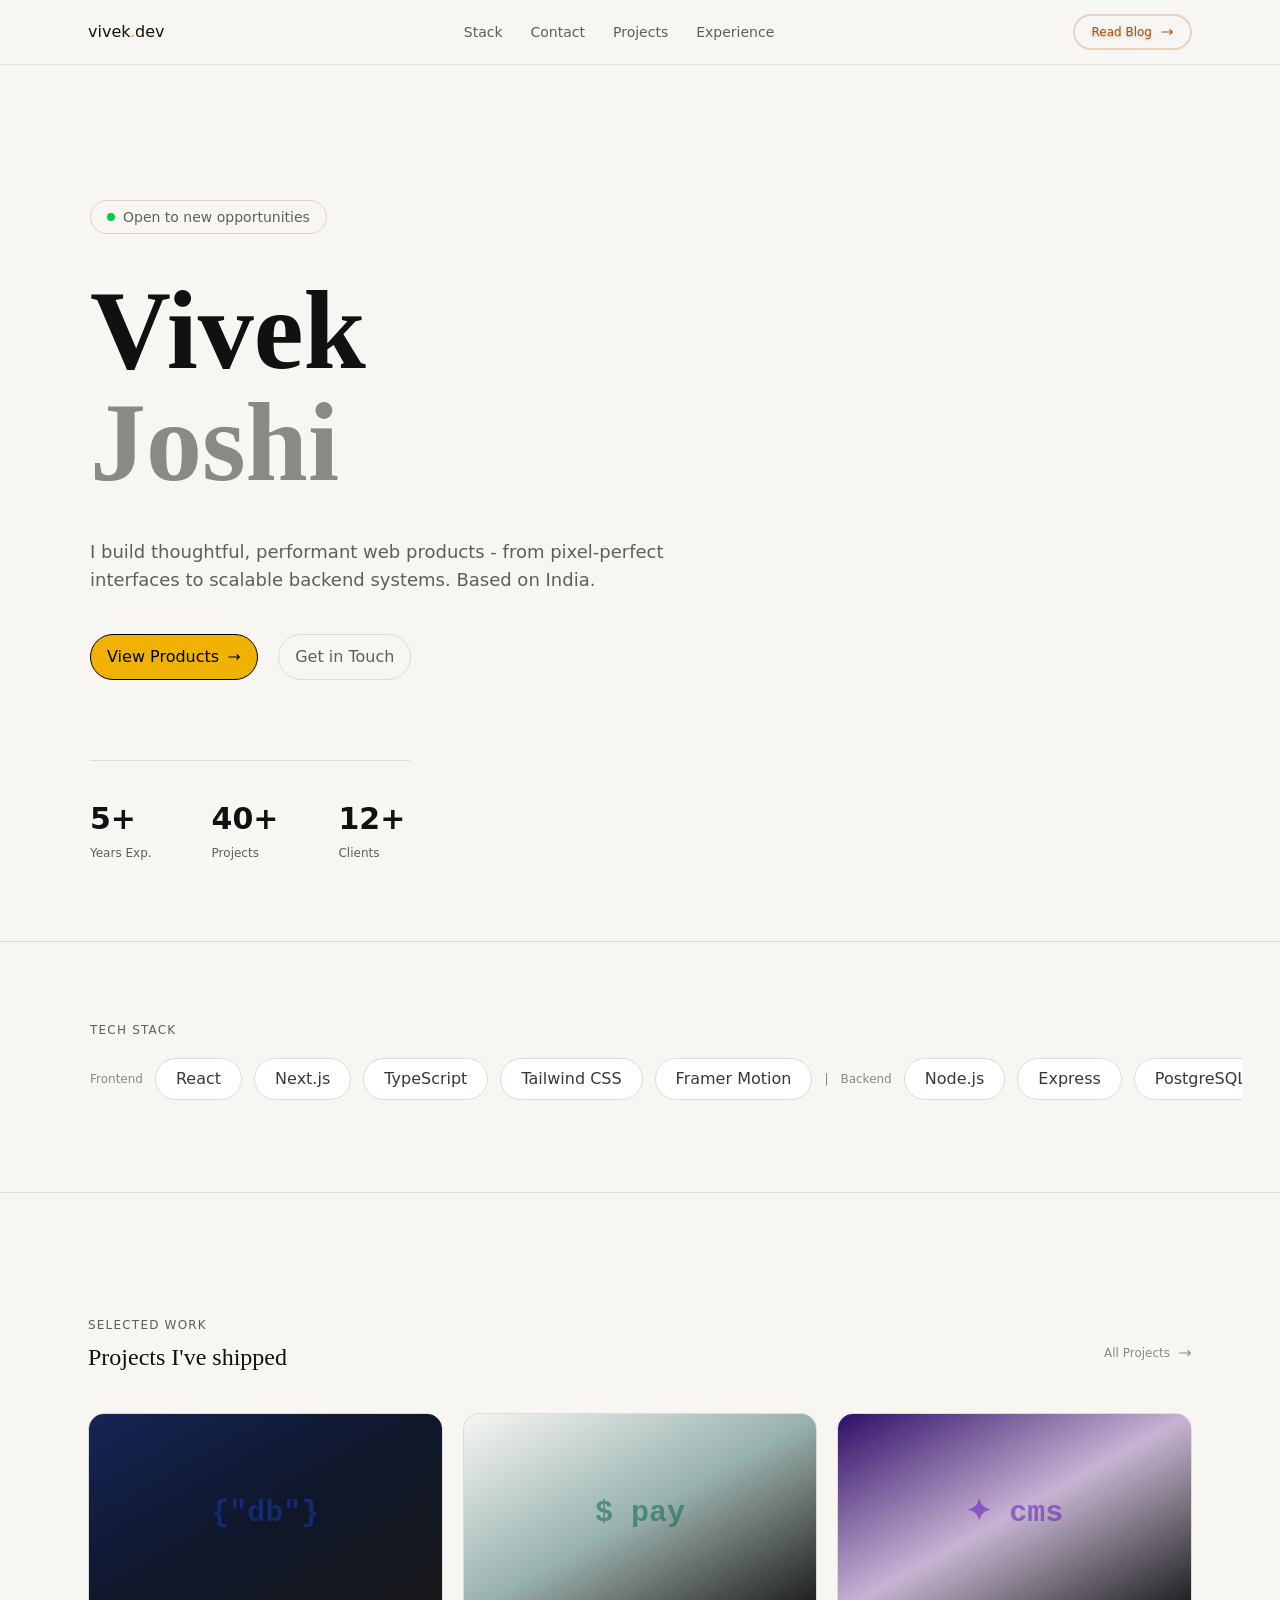
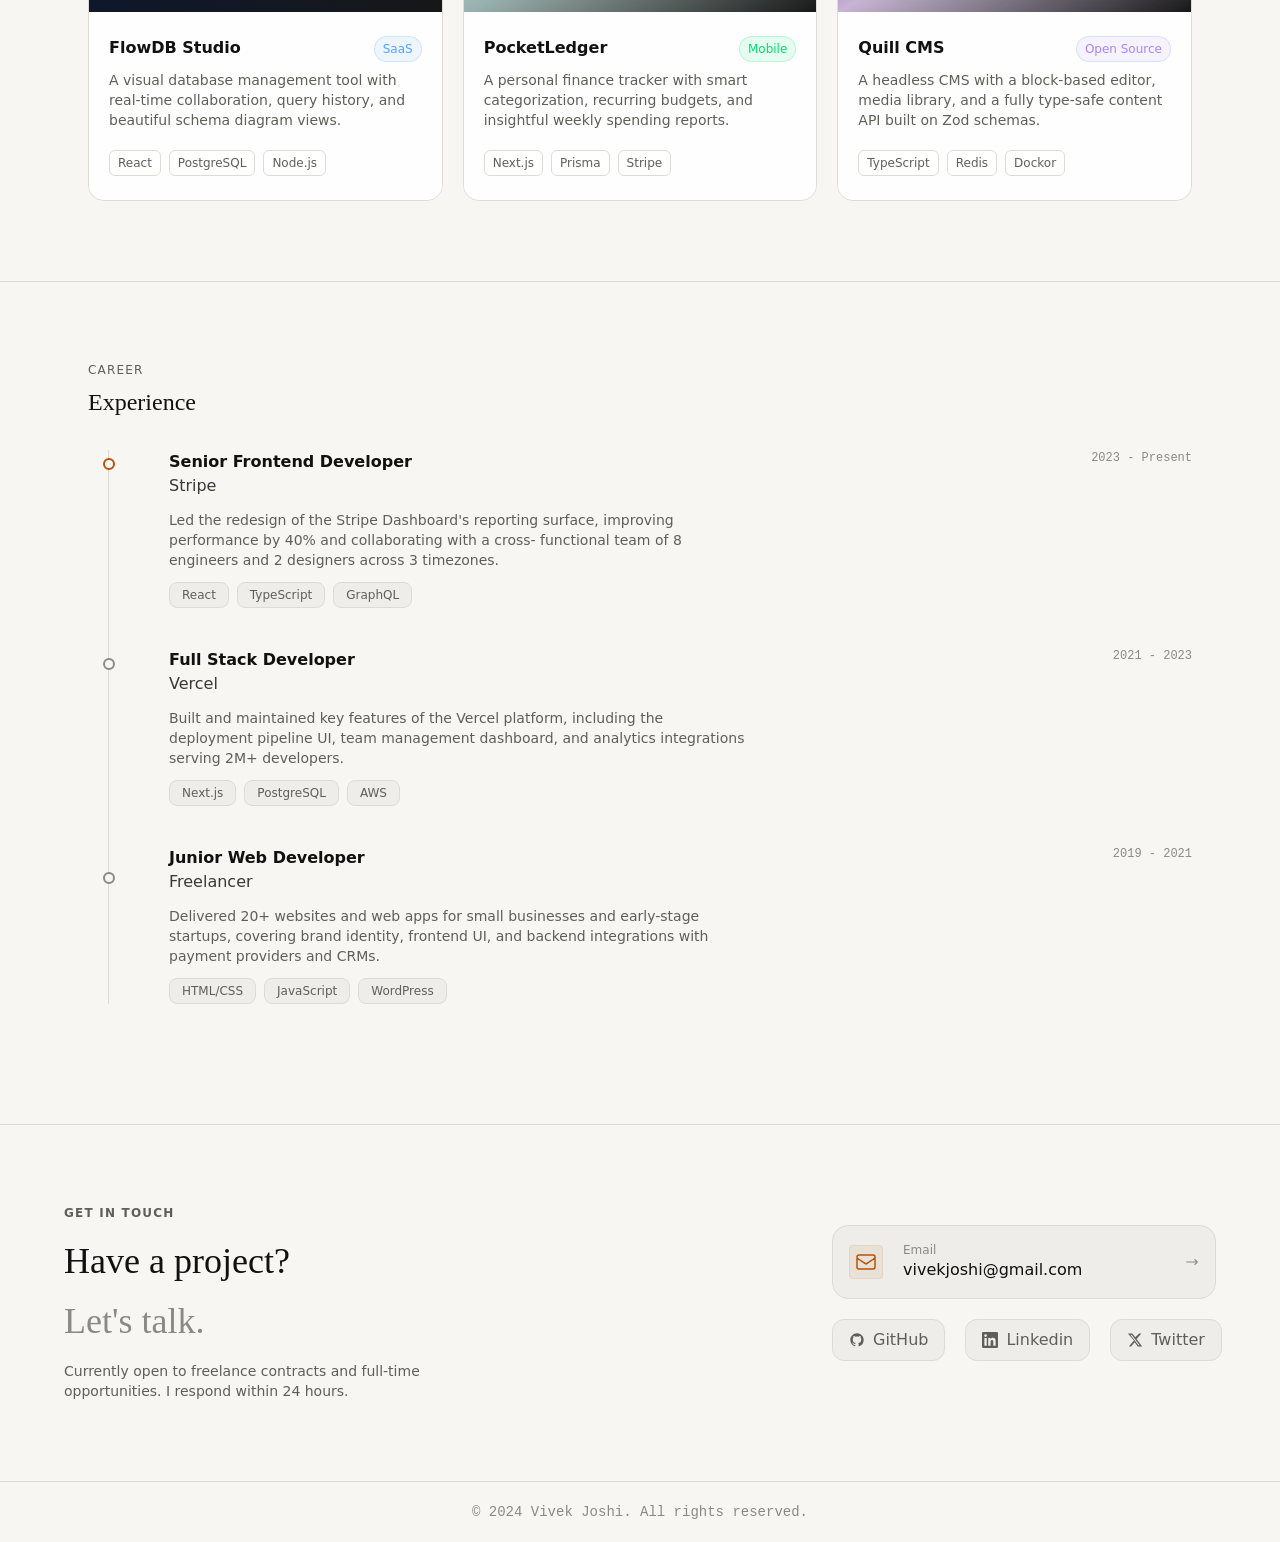
==== commit be052858: "project complited" ====
--- a/index.html
+++ b/index.html
@@ -22,7 +22,7 @@
 
             </ul>
             <a href="blog.html"
-                class="hidden items-center gap-2 md:flex border-2 border-(--accent-border) px-4 py-2 text-(--accent) rounded-full hover:bg-(--accent-dim) hover:border-(--accent) transition-all duration-200">Read
+                class=" items-center text-xs md:text-shadow-md gap-2 flex border-2 border-(--accent-border) px-1 py-0.5 md:px-4 md:py-2 text-(--accent) rounded-full hover:bg-(--accent-dim) hover:border-(--accent) transition-all duration-200">Read
                 Blog <svg class="w-3.5 h-3.5" fill="none" stroke="currentColor" viewBox="0 0 24 24">
                     <path stroke-linecap="round" stroke-linejoin="round" stroke-width="2"
                         d="M17 8l4 4m0 0l-4 4m4-4H3" />
--- a/output.css
+++ b/output.css
@@ -256,33 +256,12 @@
   .inset-x-0 {
     inset-inline: 0px;
   }
-  .top-0 {
-    top: 0px;
-  }
-  .top-0\.5 {
-    top: calc(var(--spacing) * 0.5);
-  }
-  .top-1 {
-    top: var(--spacing);
-  }
   .top-2 {
     top: calc(var(--spacing) * 2);
   }
-  .top-5 {
-    top: calc(var(--spacing) * 5);
-  }
-  .top-10 {
-    top: calc(var(--spacing) * 10);
-  }
-  .top-15 {
-    top: calc(var(--spacing) * 15);
-  }
   .top-52 {
     top: calc(var(--spacing) * 52);
   }
-  .right-10 {
-    right: calc(var(--spacing) * 10);
-  }
   .bottom-30 {
     bottom: calc(var(--spacing) * 30);
   }
@@ -291,9 +270,6 @@
   }
   .-left-1\.5 {
     left: calc(var(--spacing) * -1.5);
-  }
-  .left-45 {
-    left: calc(var(--spacing) * 45);
   }
   .z-1 {
     z-index: 1;
@@ -319,9 +295,6 @@
       max-width: 96rem;
     }
   }
-  .m-10 {
-    margin: calc(var(--spacing) * 10);
-  }
   .m-auto {
     margin: auto;
   }
@@ -346,18 +319,9 @@
   .mt-3 {
     margin-top: calc(var(--spacing) * 3);
   }
-  .mt-4 {
-    margin-top: calc(var(--spacing) * 4);
-  }
   .mt-5 {
     margin-top: calc(var(--spacing) * 5);
   }
-  .mt-10 {
-    margin-top: calc(var(--spacing) * 10);
-  }
-  .mt-15 {
-    margin-top: calc(var(--spacing) * 15);
-  }
   .mt-20 {
     margin-top: calc(var(--spacing) * 20);
   }
@@ -382,18 +346,12 @@
   .mb-10 {
     margin-bottom: calc(var(--spacing) * 10);
   }
-  .mb-15 {
-    margin-bottom: calc(var(--spacing) * 15);
-  }
   .mb-20 {
     margin-bottom: calc(var(--spacing) * 20);
   }
   .ml-5 {
     margin-left: calc(var(--spacing) * 5);
   }
-  .block {
-    display: block;
-  }
   .contents {
     display: contents;
   }
@@ -448,9 +406,6 @@
   .w-2 {
     width: calc(var(--spacing) * 2);
   }
-  .w-2xl {
-    width: var(--container-2xl);
-  }
   .w-3 {
     width: calc(var(--spacing) * 3);
   }
@@ -466,36 +421,15 @@
   .w-6 {
     width: calc(var(--spacing) * 6);
   }
-  .w-auto {
-    width: auto;
-  }
   .w-full {
     width: 100%;
   }
-  .w-xs {
-    width: var(--container-xs);
-  }
   .max-w-2xl {
     max-width: var(--container-2xl);
   }
-  .max-w-4xl {
-    max-width: var(--container-4xl);
-  }
-  .max-w-5xl {
-    max-width: var(--container-5xl);
-  }
-  .max-w-6 {
-    max-width: calc(var(--spacing) * 6);
-  }
   .max-w-6xl {
     max-width: var(--container-6xl);
   }
-  .max-w-full {
-    max-width: 100%;
-  }
-  .max-w-lg {
-    max-width: var(--container-lg);
-  }
   .max-w-sm {
     max-width: var(--container-sm);
   }
@@ -529,15 +463,9 @@
   .grid-cols-1 {
     grid-template-columns: repeat(1, minmax(0, 1fr));
   }
-  .grid-cols-2 {
-    grid-template-columns: repeat(2, minmax(0, 1fr));
-  }
   .flex-col {
     flex-direction: column;
   }
-  .flex-row {
-    flex-direction: row;
-  }
   .flex-wrap {
     flex-wrap: wrap;
   }
@@ -573,9 +501,6 @@
   }
   .gap-15 {
     gap: calc(var(--spacing) * 15);
-  }
-  :where(.space-x-reverse > :not(:last-child)) {
-    --tw-space-x-reverse: 1;
   }
   .overflow-hidden {
     overflow: hidden;
@@ -638,18 +563,9 @@
   .border-\(--accent-dim\) {
     border-color: var(--accent-dim);
   }
-  .border-\(--bor\) {
-    border-color: var(--bor);
-  }
-  .border-\(--borde\) {
-    border-color: var(--borde);
-  }
   .border-\(--border\) {
     border-color: var(--border);
   }
-  .border-\(--border-accent\) {
-    border-color: var(--border-accent);
-  }
   .border-\(--border-subtle\) {
     border-color: var(--border-subtle);
   }
@@ -689,14 +605,8 @@
   .bg-\(--navbar-bg\) {
     background-color: var(--navbar-bg);
   }
-  .bg-\(--surafec\) {
-    background-color: var(--surafec);
-  }
   .bg-\(--surface\) {
     background-color: var(--surface);
-  }
-  .bg-\(--surface-\) {
-    background-color: var(--surface-);
   }
   .bg-\(--surface-card\) {
     background-color: var(--surface-card);
@@ -856,12 +766,6 @@
   .p-1 {
     padding: var(--spacing);
   }
-  .p-2 {
-    padding: calc(var(--spacing) * 2);
-  }
-  .p-3 {
-    padding: calc(var(--spacing) * 3);
-  }
   .p-4 {
     padding: calc(var(--spacing) * 4);
   }
@@ -874,9 +778,6 @@
   .px-2 {
     padding-inline: calc(var(--spacing) * 2);
   }
-  .px-2\.5 {
-    padding-inline: calc(var(--spacing) * 2.5);
-  }
   .px-3 {
     padding-inline: calc(var(--spacing) * 3);
   }
@@ -889,9 +790,6 @@
   .px-6 {
     padding-inline: calc(var(--spacing) * 6);
   }
-  .px-10 {
-    padding-inline: calc(var(--spacing) * 10);
-  }
   .py-0 {
     padding-block: 0px;
   }
@@ -925,33 +823,18 @@
   .py-20 {
     padding-block: calc(var(--spacing) * 20);
   }
-  .pt-2 {
-    padding-top: calc(var(--spacing) * 2);
-  }
   .pt-3 {
     padding-top: calc(var(--spacing) * 3);
   }
   .pt-5 {
     padding-top: calc(var(--spacing) * 5);
   }
-  .pt-8 {
-    padding-top: calc(var(--spacing) * 8);
-  }
   .pt-10 {
     padding-top: calc(var(--spacing) * 10);
   }
-  .pt-15 {
-    padding-top: calc(var(--spacing) * 15);
-  }
-  .pt-25 {
-    padding-top: calc(var(--spacing) * 25);
-  }
   .pt-30 {
     padding-top: calc(var(--spacing) * 30);
   }
-  .pr-10 {
-    padding-right: calc(var(--spacing) * 10);
-  }
   .pb-1 {
     padding-bottom: var(--spacing);
   }
@@ -981,9 +864,6 @@
   }
   .font-mono {
     font-family: var(--font-mono);
-  }
-  .font-sans {
-    font-family: var(--font-sans);
   }
   .font-serif {
     font-family: var(--font-serif);
@@ -1016,10 +896,6 @@
     font-size: var(--text-sm);
     line-height: var(--tw-leading, var(--text-sm--line-height));
   }
-  .text-xl {
-    font-size: var(--text-xl);
-    line-height: var(--tw-leading, var(--text-xl--line-height));
-  }
   .text-xs {
     font-size: var(--text-xs);
     line-height: var(--tw-leading, var(--text-xs--line-height));
@@ -1032,10 +908,6 @@
     --tw-font-weight: var(--font-weight-bold);
     font-weight: var(--font-weight-bold);
   }
-  .font-extrabold {
-    --tw-font-weight: var(--font-weight-extrabold);
-    font-weight: var(--font-weight-extrabold);
-  }
   .font-light {
     --tw-font-weight: var(--font-weight-light);
     font-weight: var(--font-weight-light);
@@ -1048,18 +920,6 @@
     --tw-font-weight: var(--font-weight-semibold);
     font-weight: var(--font-weight-semibold);
   }
-  .tracking-tight {
-    --tw-tracking: var(--tracking-tight);
-    letter-spacing: var(--tracking-tight);
-  }
-  .tracking-tighter {
-    --tw-tracking: var(--tracking-tighter);
-    letter-spacing: var(--tracking-tighter);
-  }
-  .tracking-wide {
-    --tw-tracking: var(--tracking-wide);
-    letter-spacing: var(--tracking-wide);
-  }
   .tracking-widest {
     --tw-tracking: var(--tracking-widest);
     letter-spacing: var(--tracking-widest);
@@ -1072,12 +932,6 @@
   }
   .text-\(--accent\) {
     color: var(--accent);
-  }
-  .text-\(--text\) {
-    color: var(--text);
-  }
-  .text-\(--text-\) {
-    color: var(--text-);
   }
   .text-\(--text-1\) {
     color: var(--text-1);
@@ -1151,21 +1005,11 @@
     -webkit-backdrop-filter: var(--tw-backdrop-blur,) var(--tw-backdrop-brightness,) var(--tw-backdrop-contrast,) var(--tw-backdrop-grayscale,) var(--tw-backdrop-hue-rotate,) var(--tw-backdrop-invert,) var(--tw-backdrop-opacity,) var(--tw-backdrop-saturate,) var(--tw-backdrop-sepia,);
     backdrop-filter: var(--tw-backdrop-blur,) var(--tw-backdrop-brightness,) var(--tw-backdrop-contrast,) var(--tw-backdrop-grayscale,) var(--tw-backdrop-hue-rotate,) var(--tw-backdrop-invert,) var(--tw-backdrop-opacity,) var(--tw-backdrop-saturate,) var(--tw-backdrop-sepia,);
   }
-  .backdrop-blur-lg {
-    --tw-backdrop-blur: blur(var(--blur-lg));
-    -webkit-backdrop-filter: var(--tw-backdrop-blur,) var(--tw-backdrop-brightness,) var(--tw-backdrop-contrast,) var(--tw-backdrop-grayscale,) var(--tw-backdrop-hue-rotate,) var(--tw-backdrop-invert,) var(--tw-backdrop-opacity,) var(--tw-backdrop-saturate,) var(--tw-backdrop-sepia,);
-    backdrop-filter: var(--tw-backdrop-blur,) var(--tw-backdrop-brightness,) var(--tw-backdrop-contrast,) var(--tw-backdrop-grayscale,) var(--tw-backdrop-hue-rotate,) var(--tw-backdrop-invert,) var(--tw-backdrop-opacity,) var(--tw-backdrop-saturate,) var(--tw-backdrop-sepia,);
-  }
   .backdrop-blur-sm {
     --tw-backdrop-blur: blur(var(--blur-sm));
     -webkit-backdrop-filter: var(--tw-backdrop-blur,) var(--tw-backdrop-brightness,) var(--tw-backdrop-contrast,) var(--tw-backdrop-grayscale,) var(--tw-backdrop-hue-rotate,) var(--tw-backdrop-invert,) var(--tw-backdrop-opacity,) var(--tw-backdrop-saturate,) var(--tw-backdrop-sepia,);
     backdrop-filter: var(--tw-backdrop-blur,) var(--tw-backdrop-brightness,) var(--tw-backdrop-contrast,) var(--tw-backdrop-grayscale,) var(--tw-backdrop-hue-rotate,) var(--tw-backdrop-invert,) var(--tw-backdrop-opacity,) var(--tw-backdrop-saturate,) var(--tw-backdrop-sepia,);
   }
-  .backdrop-blur-xl {
-    --tw-backdrop-blur: blur(var(--blur-xl));
-    -webkit-backdrop-filter: var(--tw-backdrop-blur,) var(--tw-backdrop-brightness,) var(--tw-backdrop-contrast,) var(--tw-backdrop-grayscale,) var(--tw-backdrop-hue-rotate,) var(--tw-backdrop-invert,) var(--tw-backdrop-opacity,) var(--tw-backdrop-saturate,) var(--tw-backdrop-sepia,);
-    backdrop-filter: var(--tw-backdrop-blur,) var(--tw-backdrop-brightness,) var(--tw-backdrop-contrast,) var(--tw-backdrop-grayscale,) var(--tw-backdrop-hue-rotate,) var(--tw-backdrop-invert,) var(--tw-backdrop-opacity,) var(--tw-backdrop-saturate,) var(--tw-backdrop-sepia,);
-  }
   .backdrop-blur-xs {
     --tw-backdrop-blur: blur(var(--blur-xs));
     -webkit-backdrop-filter: var(--tw-backdrop-blur,) var(--tw-backdrop-brightness,) var(--tw-backdrop-contrast,) var(--tw-backdrop-grayscale,) var(--tw-backdrop-hue-rotate,) var(--tw-backdrop-invert,) var(--tw-backdrop-opacity,) var(--tw-backdrop-saturate,) var(--tw-backdrop-sepia,);
@@ -1193,22 +1037,6 @@
     --tw-duration: 300ms;
     transition-duration: 300ms;
   }
-  .duration-400 {
-    --tw-duration: 400ms;
-    transition-duration: 400ms;
-  }
-  .duration-500 {
-    --tw-duration: 500ms;
-    transition-duration: 500ms;
-  }
-  .duration-800 {
-    --tw-duration: 800ms;
-    transition-duration: 800ms;
-  }
-  .duration-1000 {
-    --tw-duration: 1000ms;
-    transition-duration: 1000ms;
-  }
   .ease-out {
     --tw-ease: var(--ease-out);
     transition-timing-function: var(--ease-out);
@@ -1288,29 +1116,26 @@
     .md\:flex {
       display: flex;
     }
-    .md\:grid {
-      display: grid;
-    }
     .md\:max-w-sm {
       max-width: var(--container-sm);
     }
     .md\:grid-cols-2 {
       grid-template-columns: repeat(2, minmax(0, 1fr));
     }
-    .md\:grid-cols-3 {
-      grid-template-columns: repeat(3, minmax(0, 1fr));
-    }
-    .md\:grid-cols-4 {
-      grid-template-columns: repeat(4, minmax(0, 1fr));
-    }
     .md\:grid-cols-5 {
       grid-template-columns: repeat(5, minmax(0, 1fr));
     }
     .md\:flex-row {
       flex-direction: row;
     }
+    .md\:px-4 {
+      padding-inline: calc(var(--spacing) * 4);
+    }
     .md\:px-6 {
       padding-inline: calc(var(--spacing) * 6);
+    }
+    .md\:py-2 {
+      padding-block: calc(var(--spacing) * 2);
     }
     .md\:pl-13 {
       padding-left: calc(var(--spacing) * 13);
@@ -1318,6 +1143,9 @@
     .md\:text-8xl {
       font-size: var(--text-8xl);
       line-height: var(--tw-leading, var(--text-8xl--line-height));
+    }
+    .md\:text-shadow-md {
+      text-shadow: 0px 1px 1px var(--tw-text-shadow-color, rgb(0 0 0 / 0.1)), 0px 1px 2px var(--tw-text-shadow-color, rgb(0 0 0 / 0.1)), 0px 2px 4px var(--tw-text-shadow-color, rgb(0 0 0 / 0.1));
     }
   }
   @media (width >= 64rem) {
@@ -1593,11 +1421,6 @@
   syntax: "*";
   inherits: false;
 }
-@property --tw-space-x-reverse {
-  syntax: "*";
-  inherits: false;
-  initial-value: 0;
-}
 @property --tw-border-style {
   syntax: "*";
   inherits: false;
@@ -1720,6 +1543,15 @@
   syntax: "*";
   inherits: false;
   initial-value: 0;
+}
+@property --tw-text-shadow-color {
+  syntax: "*";
+  inherits: false;
+}
+@property --tw-text-shadow-alpha {
+  syntax: "<percentage>";
+  inherits: false;
+  initial-value: 100%;
 }
 @keyframes pulse {
   50% {
@@ -1739,7 +1571,6 @@
       --tw-rotate-z: initial;
       --tw-skew-x: initial;
       --tw-skew-y: initial;
-      --tw-space-x-reverse: 0;
       --tw-border-style: solid;
       --tw-gradient-position: initial;
       --tw-gradient-from: #0000;
@@ -1768,6 +1599,8 @@
       --tw-translate-x: 0;
       --tw-translate-y: 0;
       --tw-translate-z: 0;
-    }
-  }
-}
+      --tw-text-shadow-color: initial;
+      --tw-text-shadow-alpha: 100%;
+    }
+  }
+}
